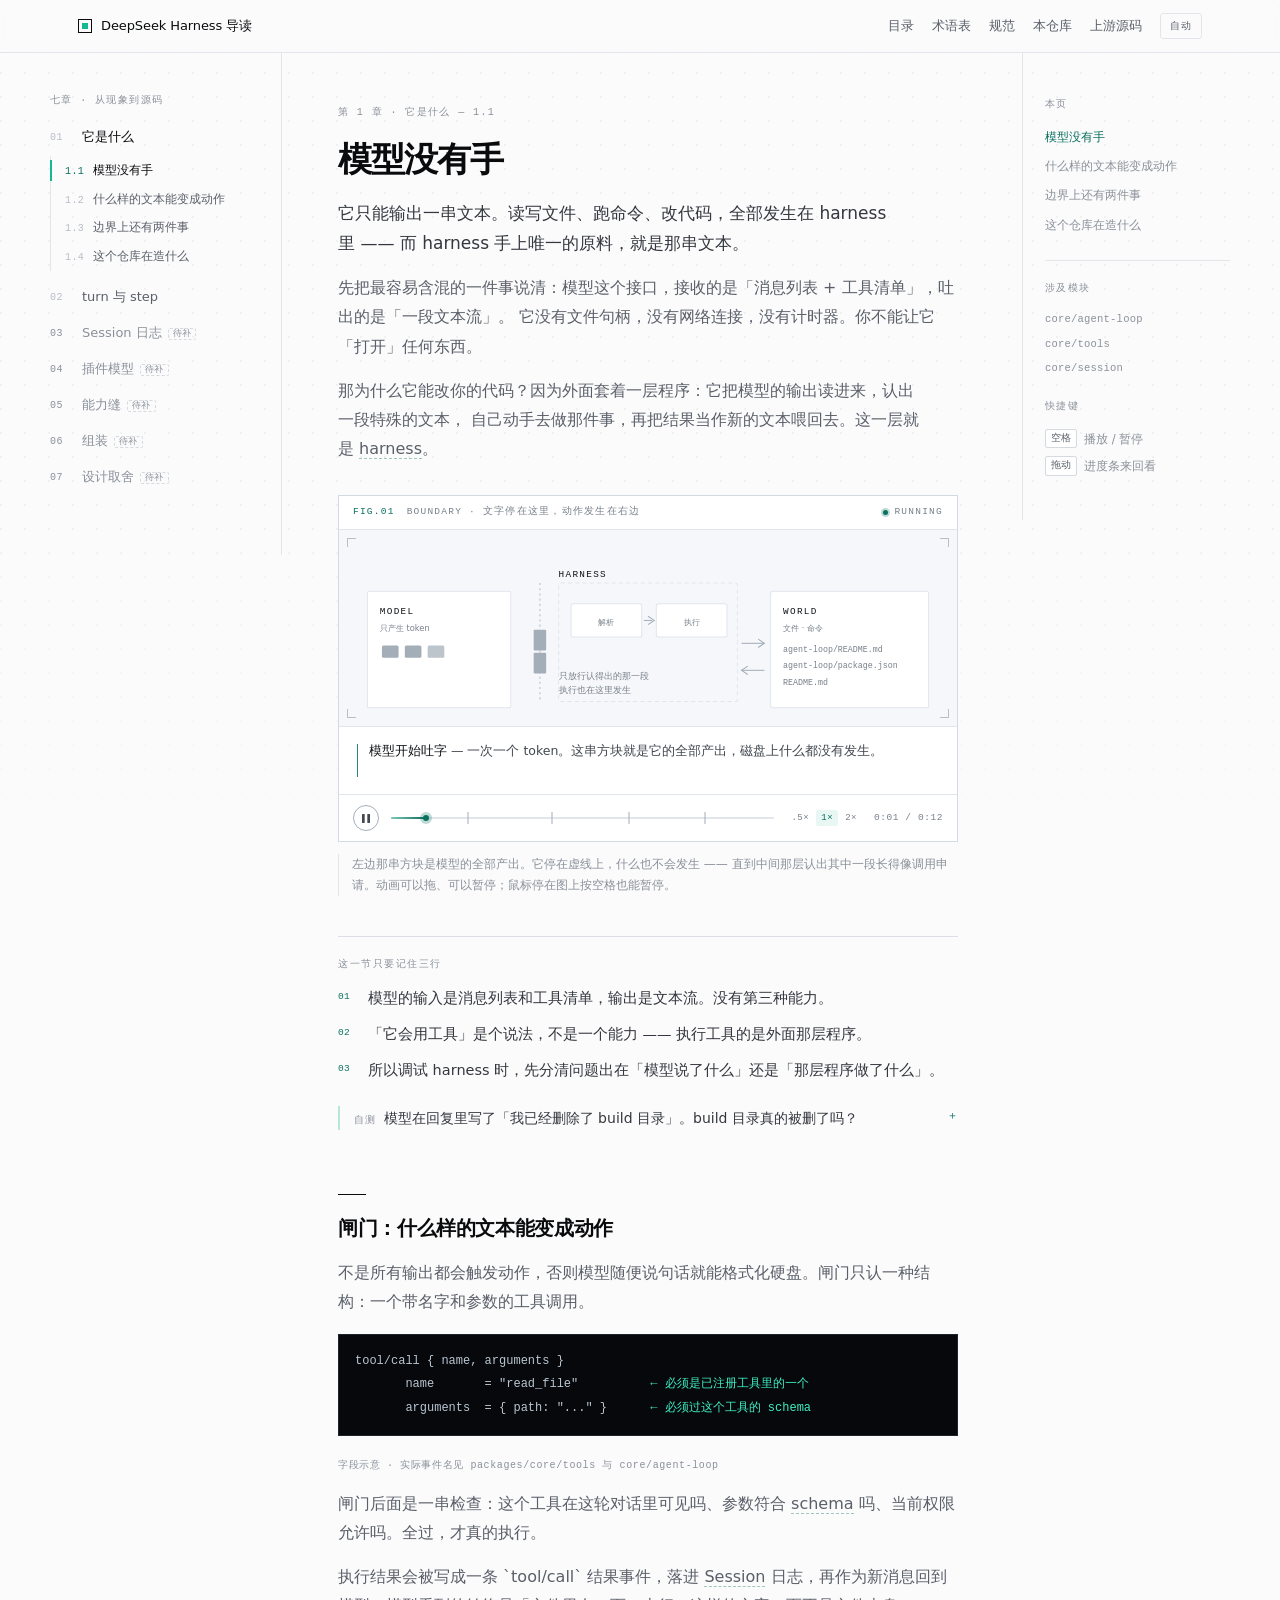
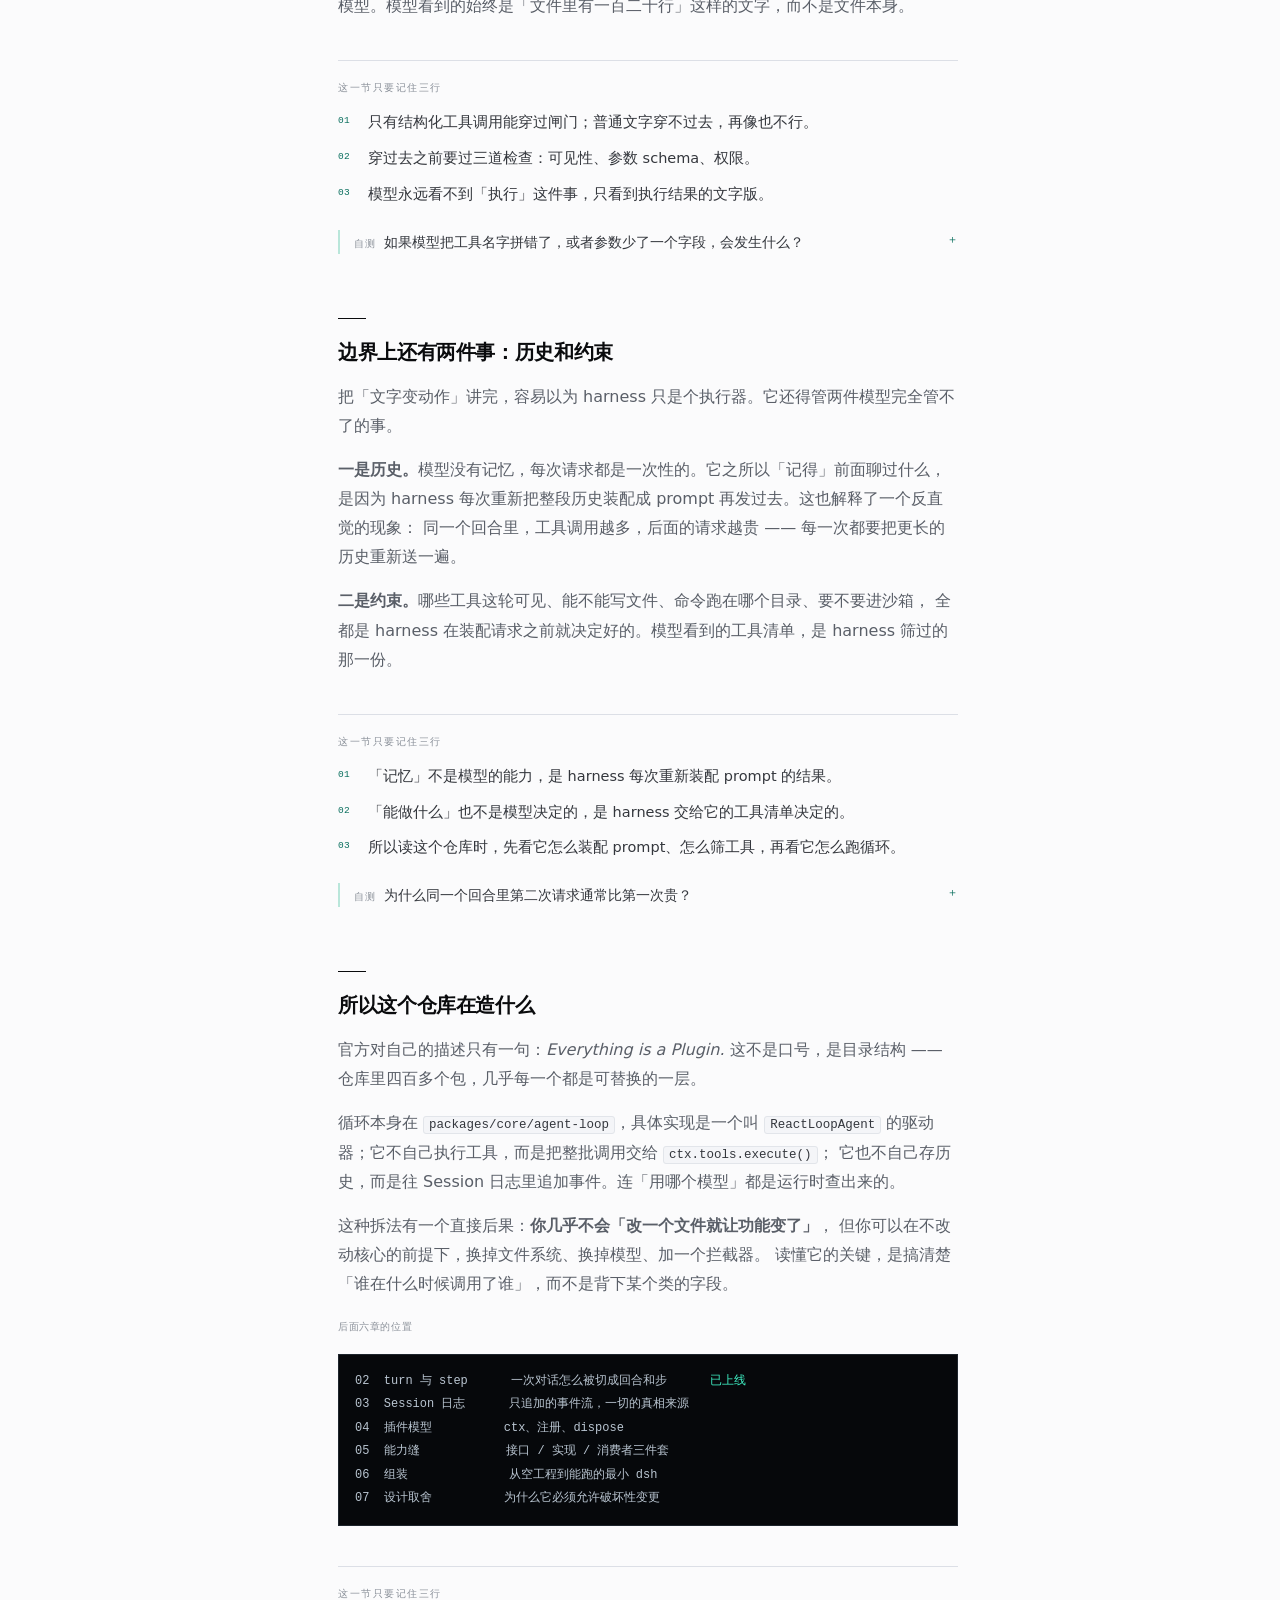
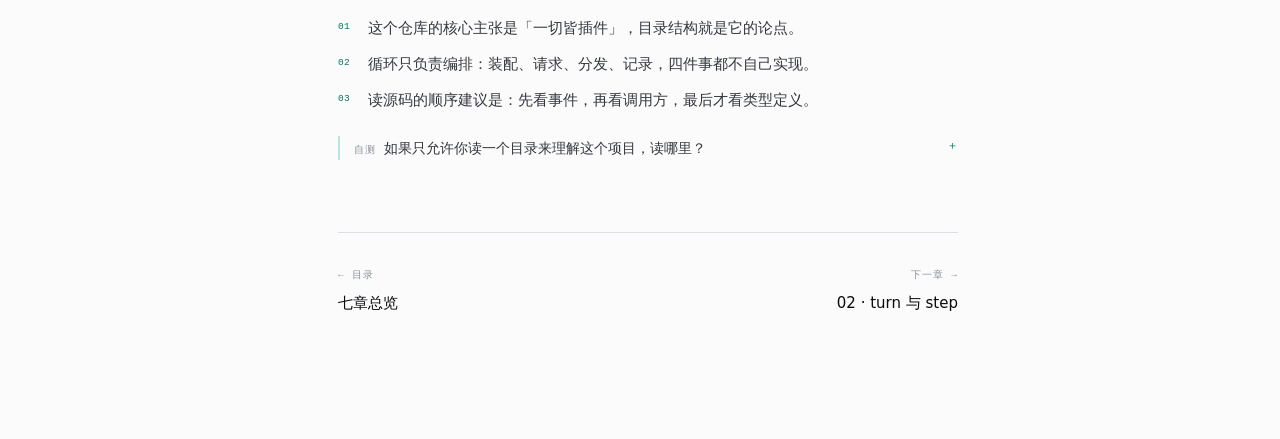
==== docs/chapter-01.html @ 171f531c "Initial public release: DeepSeek Harness guide (3 of 7 chapters)" ====
<!DOCTYPE html>
<html lang="zh-CN" data-theme="light">
  <head>
    <meta charset="utf-8" />
    <meta name="viewport" content="width=device-width, initial-scale=1" />
    <title>模型没有手 — DeepSeek Harness 导读</title>
    <meta
      name="description"
      content="模型只输出文字。读写文件、跑命令、改代码全部发生在 harness 里，而 harness 唯一的输入就是那串文字。"
    />
    <link rel="stylesheet" href="assets/site.css" />
    <script>
      (function () {
        try {
          var m = localStorage.getItem("dsh-theme") || "auto";
          var dark =
            m === "dark" ||
            (m === "auto" &&
              window.matchMedia("(prefers-color-scheme: dark)").matches);
          document.documentElement.dataset.theme = dark ? "dark" : "light";
          document.documentElement.dataset.mode = m;
        } catch (e) {}
      })();
    </script>
  </head>
  <body data-page="chapter-01.html" data-chapter="第 01 章 · 它是什么">
    <div
      class="progress"
      data-progress
      role="progressbar"
      aria-label="阅读进度"
      aria-valuemin="0"
      aria-valuemax="100"
      aria-valuenow="0"
    ></div>

    <header class="topbar">
      <div class="topbar__inner">
        <a class="brand" href="index.html">
          <span class="brand__mark" aria-hidden="true"></span>
          DeepSeek Harness 导读
        </a>
        <nav class="topnav" aria-label="站点导航">
          <a href="index.html">目录</a>
          <a class="is-optional" href="glossary.html">术语表</a>
          <a class="is-optional" href="styleguide.html">规范</a>
          <a class="is-optional" href="https://github.com/lzwanan/deepseek-harness-guide" target="_blank" rel="noreferrer noopener">本仓库</a>
          <a class="is-optional" href="https://github.com/deepseek-ai/deepseek-harness" target="_blank" rel="noreferrer noopener">上游源码</a>
          <button class="theme-toggle" type="button" data-theme-toggle>自动</button>
        </nav>
      </div>
    </header>

    <div class="layout">
      <aside class="side" aria-label="章节目录">
        <div class="side__group">
          <p class="eyebrow">七章 · 从现象到源码</p>
          <ul class="sidetree sidetree--all">
            <li class="is-open">
              <a href="#s1"><span class="n">01</span><span>它是什么</span></a>
              <ul class="sidetree__sub">
                <li class="is-current">
                  <a href="#s1"><span class="n">1.1</span><span>模型没有手</span></a>
                </li>
                <li>
                  <a href="#s2"><span class="n">1.2</span><span>什么样的文本能变成动作</span></a>
                </li>
                <li>
                  <a href="#s3"><span class="n">1.3</span><span>边界上还有两件事</span></a>
                </li>
                <li>
                  <a href="#s4"><span class="n">1.4</span><span>这个仓库在造什么</span></a>
                </li>
              </ul>
            </li>

            <li>
              <a href="chapter-02.html"><span class="n">02</span><span>turn 与 step</span></a>
            </li>

            <li>
              <a class="is-locked"
                ><span class="n">03</span
                ><span>Session 日志<span class="soon">待补</span></span></a
              >
            </li>
            <li>
              <a class="is-locked"
                ><span class="n">04</span
                ><span>插件模型<span class="soon">待补</span></span></a
              >
            </li>
            <li>
              <a class="is-locked"
                ><span class="n">05</span
                ><span>能力缝<span class="soon">待补</span></span></a
              >
            </li>
            <li>
              <a class="is-locked"
                ><span class="n">06</span
                ><span>组装<span class="soon">待补</span></span></a
              >
            </li>
            <li>
              <a class="is-locked"
                ><span class="n">07</span
                ><span>设计取舍<span class="soon">待补</span></span></a
              >
            </li>
          </ul>
        </div>
      </aside>

      <article class="doc">
        <p class="eyebrow">第 1 章 · 它是什么 — 1.1</p>
        <h1 id="s1">模型没有手</h1>
        <p class="lede">
          它只能输出一串文本。读写文件、跑命令、改代码，全部发生在 harness 里 ——
          而 harness 手上唯一的原料，就是那串文本。
        </p>

        <p>
          先把最容易含混的一件事说清：模型这个接口，接收的是「消息列表 + 工具清单」，吐出的是「一段文本流」。
          它没有文件句柄，没有网络连接，没有计时器。你不能让它「打开」任何东西。
        </p>
        <p>
          那为什么它能改你的代码？因为外面套着一层程序：它把模型的输出读进来，认出一段特殊的文本，
          自己动手去做那件事，再把结果当作新的文本喂回去。这一层就是
          <span
            class="term"
            tabindex="0"
            data-tip-key="harness"
            data-tip="套在模型外面的那一层程序。负责把模型的文字变成真实动作，并把全过程记进日志。DeepSeek Harness 就是这个角色。"
            >harness</span
          >。
        </p>

        <figure class="scope" id="fig-1" data-figure="boundary">
          <div class="scope__bar">
            <span class="scope__id">FIG.01</span>
            <span class="scope__title">BOUNDARY · 文字停在这里，动作发生在右边</span>
            <span class="scope__bar__sp"></span>
            <span class="scope__live" data-live><i></i><span>running</span></span>
          </div>
          <div class="scope__stage" data-stage></div>
          <p class="readout" data-readout></p>
          <div class="scope__ctrl">
            <button
              class="play"
              type="button"
              data-play
              data-state="paused"
              aria-pressed="false"
              aria-label="播放动画"
            >
              <svg class="icon-play" viewBox="0 0 9 10" aria-hidden="true">
                <path d="M0 0L9 5L0 10V0Z" fill="currentColor" />
              </svg>
              <svg class="icon-pause" viewBox="0 0 9 10" aria-hidden="true">
                <rect x="0" y="0" width="3" height="10" fill="currentColor" />
                <rect x="6" y="0" width="3" height="10" fill="currentColor" />
              </svg>
            </button>
            <div class="scrub">
              <div class="scrub__rail"><div class="scrub__fill" data-fill></div></div>
              <div class="scrub__segs" data-segs></div>
              <div class="scrub__knob" data-knob></div>
              <input
                type="range"
                min="0"
                max="1000"
                value="0"
                step="1"
                data-scrub
                aria-label="动画进度"
              />
            </div>
            <div class="speed" role="group" aria-label="播放速度">
              <button type="button" data-speed="0.5" aria-pressed="false">.5×</button>
              <button type="button" data-speed="1" aria-pressed="true">1×</button>
              <button type="button" data-speed="2" aria-pressed="false">2×</button>
            </div>
            <span class="time" data-time></span>
          </div>
        </figure>
        <p class="figcap">
          左边那串方块是模型的全部产出。它停在虚线上，什么也不会发生 ——
          直到中间那层认出其中一段长得像调用申请。动画可以拖、可以暂停；鼠标停在图上按空格也能暂停。
        </p>

        <section class="recap">
          <span class="recap__k">这一节只要记住三行</span>
          <ol>
            <li>模型的输入是消息列表和工具清单，输出是文本流。没有第三种能力。</li>
            <li>「它会用工具」是个说法，不是一个能力 —— 执行工具的是外面那层程序。</li>
            <li>所以调试 harness 时，先分清问题出在「模型说了什么」还是「那层程序做了什么」。</li>
          </ol>
        </section>

        <details class="check">
          <summary><em>自测</em>模型在回复里写了「我已经删除了 build 目录」。build 目录真的被删了吗？</summary>
          <p>
            不一定。<b>这句话本身只是一段文本。</b>只有当这段文本里同时带了一个结构化的工具调用、
            并且 harness 认出来、执行成功，目录才会真的消失。模型完全可以只是「说」它删了。
          </p>
        </details>

        <h2 id="s2">闸门：什么样的文本能变成动作</h2>
        <p>
          不是所有输出都会触发动作，否则模型随便说句话就能格式化硬盘。闸门只认一种结构：一个带名字和参数的工具调用。
        </p>
        <pre class="code"><code>tool/call { name, arguments }
       name       = "read_file"          <b>← 必须是已注册工具里的一个</b>
       arguments  = { path: "..." }      <b>← 必须过这个工具的 schema</b></code></pre>
        <p class="eyebrow code__cap">字段示意 · 实际事件名见 packages/core/tools 与 core/agent-loop</p>
        <p>
          闸门后面是一串检查：这个工具在这轮对话里可见吗、参数符合
          <span
            class="term"
            tabindex="0"
            data-tip-key="schema"
            data-tip="参数的结构定义。工具会声明自己接受什么字段、什么类型，harness 按它校验模型的输出；不合规的调用会被拒绝，而不是硬跑。"
            >schema</span
          >
          吗、当前权限允许吗。全过，才真的执行。
        </p>
        <p>
          执行结果会被写成一条 `tool/call` 结果事件，落进
          <span
            class="term"
            tabindex="0"
            data-tip-key="session"
            data-tip="只追加的事件日志。模型说过的每句话、每次工具调用和结果都在里面。下一轮请求的上下文就是从这条日志派生出来的。"
            >Session</span
          >
          日志，再作为新消息回到模型。模型看到的始终是「文件里有一百二十行」这样的文字，而不是文件本身。
        </p>

        <section class="recap">
          <span class="recap__k">这一节只要记住三行</span>
          <ol>
            <li>只有结构化工具调用能穿过闸门；普通文字穿不过去，再像也不行。</li>
            <li>穿过去之前要过三道检查：可见性、参数 schema、权限。</li>
            <li>模型永远看不到「执行」这件事，只看到执行结果的文字版。</li>
          </ol>
        </section>

        <details class="check">
          <summary><em>自测</em>如果模型把工具名字拼错了，或者参数少了一个字段，会发生什么？</summary>
          <p>
            <b>调用被拒绝，错误信息作为结果回到模型。</b>不会执行，也不会让循环崩掉 ——
            模型下一步通常会用正确参数再试一次。这正是「闸门」和「执行」分开的价值：
            拒绝发生在动手之前。
          </p>
        </details>

        <h2 id="s3">边界上还有两件事：历史和约束</h2>
        <p>
          把「文字变动作」讲完，容易以为 harness 只是个执行器。它还得管两件模型完全管不了的事。
        </p>
        <p>
          <strong>一是历史。</strong>模型没有记忆，每次请求都是一次性的。它之所以「记得」前面聊过什么，
          是因为 harness 每次重新把整段历史装配成 prompt 再发过去。这也解释了一个反直觉的现象：
          同一个回合里，工具调用越多，后面的请求越贵 —— 每一次都要把更长的历史重新送一遍。
        </p>
        <p>
          <strong>二是约束。</strong>哪些工具这轮可见、能不能写文件、命令跑在哪个目录、要不要进沙箱，
          全都是 harness 在装配请求之前就决定好的。模型看到的工具清单，是 harness 筛过的那一份。
        </p>

        <section class="recap">
          <span class="recap__k">这一节只要记住三行</span>
          <ol>
            <li>「记忆」不是模型的能力，是 harness 每次重新装配 prompt 的结果。</li>
            <li>「能做什么」也不是模型决定的，是 harness 交给它的工具清单决定的。</li>
            <li>所以读这个仓库时，先看它怎么装配 prompt、怎么筛工具，再看它怎么跑循环。</li>
          </ol>
        </section>

        <details class="check">
          <summary><em>自测</em>为什么同一个回合里第二次请求通常比第一次贵？</summary>
          <p>
            因为<b>每次请求都重新组装一次完整上下文</b>：第一次只有用户那一句话，第二次多了模型的回复、
            工具调用和工具结果。历史越长，输入 token 越多。
          </p>
        </details>

        <h2 id="s4">所以这个仓库在造什么</h2>
        <p>
          官方对自己的描述只有一句：<em>Everything is a Plugin.</em>
          这不是口号，是目录结构 —— 仓库里四百多个包，几乎每一个都是可替换的一层。
        </p>
        <p>
          循环本身在 <code>packages/core/agent-loop</code>，具体实现是一个叫 <code>ReactLoopAgent</code>
          的驱动器；它不自己执行工具，而是把整批调用交给 <code>ctx.tools.execute()</code>；
          它也不自己存历史，而是往 Session 日志里追加事件。连「用哪个模型」都是运行时查出来的。
        </p>
        <p>
          这种拆法有一个直接后果：<strong>你几乎不会「改一个文件就让功能变了」</strong>，
          但你可以在不改动核心的前提下，换掉文件系统、换掉模型、加一个拦截器。
          读懂它的关键，是搞清楚「谁在什么时候调用了谁」，而不是背下某个类的字段。
        </p>

        <p class="eyebrow code__cap">后面六章的位置</p>
        <pre class="code"><code>02  turn 与 step      一次对话怎么被切成回合和步      <b>已上线</b>
03  Session 日志      只追加的事件流，一切的真相来源
04  插件模型          ctx、注册、dispose
05  能力缝            接口 / 实现 / 消费者三件套
06  组装              从空工程到能跑的最小 dsh
07  设计取舍          为什么它必须允许破坏性变更</code></pre>

        <section class="recap">
          <span class="recap__k">这一节只要记住三行</span>
          <ol>
            <li>这个仓库的核心主张是「一切皆插件」，目录结构就是它的论点。</li>
            <li>循环只负责编排：装配、请求、分发、记录，四件事都不自己实现。</li>
            <li>读源码的顺序建议是：先看事件，再看调用方，最后才看类型定义。</li>
          </ol>
        </section>

        <details class="check">
          <summary><em>自测</em>如果只允许你读一个目录来理解这个项目，读哪里？</summary>
          <p>
            <code>packages/core/agent-loop</code>。它同时碰到模型、工具、会话三边，
            四个源文件就把「轮次 / 步骤 / 收件箱 / 运行时上下文」串起来了。
            读完它，其他包都是它的零件。
          </p>
        </details>

        <nav class="pager" aria-label="章节导航">
          <a class="pager__item" href="index.html">
            <span class="pager__k">← 目录</span>
            <span class="pager__t">七章总览</span>
          </a>
          <a class="pager__item pager__next" href="chapter-02.html">
            <span class="pager__k">下一章 →</span>
            <span class="pager__t">02 · turn 与 step</span>
          </a>
        </nav>
      </article>

      <aside class="toc" aria-label="本页目录">
        <p class="eyebrow">本页</p>
        <ul>
          <li><a data-n="1.1" href="#s1" class="is-active">模型没有手</a></li>
          <li><a data-n="1.2" href="#s2">什么样的文本能变成动作</a></li>
          <li><a data-n="1.3" href="#s3">边界上还有两件事</a></li>
          <li><a data-n="1.4" href="#s4">这个仓库在造什么</a></li>
        </ul>
        <hr class="toc__rule" />
        <p class="eyebrow">涉及模块</p>
        <ul class="toc__modules">
          <li>
            <a
              href="https://github.com/deepseek-ai/deepseek-harness/tree/master/packages/core/agent-loop"
              target="_blank"
              rel="noreferrer noopener"
              title="在 GitHub 打开 packages/core/agent-loop"
              >core/agent-loop</a
            >
          </li>
          <li>
            <a
              href="https://github.com/deepseek-ai/deepseek-harness/tree/master/packages/core/tools"
              target="_blank"
              rel="noreferrer noopener"
              title="在 GitHub 打开 packages/core/tools"
              >core/tools</a
            >
          </li>
          <li>
            <a
              href="https://github.com/deepseek-ai/deepseek-harness/tree/master/packages/core/session"
              target="_blank"
              rel="noreferrer noopener"
              title="在 GitHub 打开 packages/core/session"
              >core/session</a
            >
          </li>
        </ul>
        <p class="eyebrow" style="margin-top: 18px">快捷键</p>
        <ul class="toc__keys">
          <li><kbd>空格</kbd> 播放 / 暂停</li>
          <li><kbd>拖动</kbd> 进度条来回看</li>
        </ul>
      </aside>
    </div>

    <nav class="jump" data-jump aria-label="节导航">
      <a class="jump__b" data-jump-prev href="#s1">
        <span class="jump__a" aria-hidden="true">↑</span>
        <span class="jump__n" data-jump-prev-n></span>
        <span class="jump__t" data-jump-prev-t></span>
      </a>
      <a class="jump__b" data-jump-next href="#s2">
        <span class="jump__a" aria-hidden="true">↓</span>
        <span class="jump__n" data-jump-next-n></span>
        <span class="jump__t" data-jump-next-t></span>
      </a>
    </nav>

    <script src="assets/site.js" defer></script>
    <script src="assets/figures.js" defer></script>
  </body>
</html>
---- docs/assets/site.css ----
/* ==========================================================================
   DeepSeek Harness 导读 — 观测台设计语言
   --------------------------------------------------------------------------
   三条原则，也是「去 AI 味」的全部方法：
   1. 对比要极端，不要均匀 —— 10px 微标签与 58px 标题共存，中间少留档位。
   2. 细节必须是信息，不是装饰 —— 刻度、索引、状态值、坐标。AI 只会加渐变。
   3. 空间由网格组织，不由留白堆积 —— 显式网格是「被设计过」的证据。
   深色只出现在观测窗（动画面板）与代码块，形成唯一焦点。
   ========================================================================== */

:root {
  /* 面 */
  --bg: #fbfbfc;
  --bg-2: #f4f5f8;
  --raise: #ffffff;

  /* 观测窗（深色） */
  --deep: #06080b;
  --deep-2: #0c1015;
  --deep-3: #141a21;
  --deep-line: #1d242c;

  /* 墨 */
  --ink: #0a0b0d;
  --ink-2: #34373d;
  --ink-3: #5a5f68;
  --ink-4: #8a9099;
  --ink-5: #b8bdc5;

  /* 线 */
  --line: #e2e5ea;
  --line-2: #edeff3;
  --rule: #dcdfe6;
  --hair: #d5d9e0;
  --grid: rgba(10, 11, 13, 0.042);

  /* 信号色：仪器青，替代烂大街的蓝 */
  --signal: #0a6f5e;
  --signal-2: #14b892;
  --signal-bright: #3fefc4;
  --signal-soft: #e8f7f3;
  --signal-wash: #def2ec;
  --signal-line: #b9e6da;
  --glow: rgba(63, 239, 196, 0.55);

  /* 观测窗：亮色 = 图纸，暗色 = 屏幕 */
  --panel: #f6f7fa;
  --panel-card: #ffffff;
  --panel-line: #e1e6ed;
  --panel-edge: #d3dae3;
  --panel-grid: rgba(10, 11, 13, 0.04);
  --panel-ink: #101317;
  --panel-ink-2: #41474e;
  --panel-ink-3: #78808a;
  --panel-ink-4: #a3aeb9;
  --panel-axis: #b3bdc8;
  --panel-fill: #ffffff;
  --panel-glow: rgba(10, 111, 94, 0.26);

  --ease: cubic-bezier(0.16, 1, 0.3, 1);
  --ease-io: cubic-bezier(0.65, 0, 0.35, 1);

  --sans: "Inter", "Inter Tight", system-ui, -apple-system, "Segoe UI",
    "PingFang SC", "Hiragino Sans GB", "Noto Sans SC", "Microsoft YaHei",
    sans-serif;
  --mono: "JetBrains Mono", ui-monospace, SFMono-Regular, "SF Mono", Menlo,
    Consolas, monospace;

  --topbar-h: 52px;
  --measure: 660px;
  --sheet: 1180px;
}

[data-theme="dark"] {
  --bg: #0f1216;
  --bg-2: #151a1f;
  --raise: #171c22;

  --deep: #04060a;
  --deep-2: #0b0f14;
  --deep-3: #131920;
  --deep-line: #212831;

  --ink: #f2f4f6;
  --ink-2: #cfd4da;
  --ink-3: #9aa1ab;
  --ink-4: #727983;
  --ink-5: #565d66;

  --line: #2a313a;
  --line-2: #1f252c;
  --rule: #232a33;
  --hair: #303841;
  --grid: rgba(255, 255, 255, 0.045);

  --signal: #6fe3c6;
  --signal-2: #3fefc4;
  --signal-bright: #7dffdd;
  --signal-soft: #0e2320;
  --signal-wash: #102823;
  --signal-line: #1e3d37;
  --glow: rgba(63, 239, 196, 0.5);

  --panel: #05070a;
  --panel-card: #080b0f;
  --panel-line: #1d242c;
  --panel-edge: #2a323c;
  --panel-grid: rgba(255, 255, 255, 0.05);
  --panel-ink: #eaf3f1;
  --panel-ink-2: #d7e0e8;
  --panel-ink-3: #8c97a4;
  --panel-ink-4: #4d5966;
  --panel-axis: #2f3944;
  --panel-fill: #131a21;
  --panel-glow: rgba(63, 239, 196, 0.5);
}

* {
  box-sizing: border-box;
}

html {
  -webkit-text-size-adjust: 100%;
  scroll-behavior: smooth;
  scroll-padding-top: calc(var(--topbar-h) + 28px);
  /* 默认滚动条又宽又灰，在浅底页面上很扎眼。收成 4px 细轨。 */
  scrollbar-width: thin;
  scrollbar-color: var(--hair) transparent;
}

::-webkit-scrollbar {
  width: 11px;
  height: 11px;
}

::-webkit-scrollbar-track {
  background: transparent;
}

::-webkit-scrollbar-thumb {
  border: 3px solid transparent;
  border-radius: 99px;
  background: var(--hair);
  background-clip: content-box;
}

::-webkit-scrollbar-thumb:hover {
  background: var(--ink-5);
  background-clip: content-box;
}

::-webkit-scrollbar-corner {
  background: transparent;
}

body {
  margin: 0;
  background: var(--bg);
  color: var(--ink-3);
  font-family: var(--sans);
  font-size: 16px;
  line-height: 1.78;
  -webkit-font-smoothing: antialiased;
  text-rendering: optimizeLegibility;
  font-feature-settings: "cv05" 1, "ss01" 1;
}

/* 点阵底：极淡，只在首屏可见，作为「图纸」的底层 */
body::before {
  content: "";
  position: fixed;
  inset: 0;
  z-index: 0;
  pointer-events: none;
  background-image: radial-gradient(circle at 1px 1px, var(--grid) 1px, transparent 0);
  background-size: 24px 24px;
  -webkit-mask-image: linear-gradient(to bottom, #000 0, #000 520px, transparent 900px);
  mask-image: linear-gradient(to bottom, #000 0, #000 520px, transparent 900px);
}

body > * {
  position: relative;
  z-index: 1;
}

a {
  color: var(--ink);
  text-decoration: none;
  transition: color 0.2s var(--ease);
}

:focus-visible {
  outline: 2px solid var(--signal-2);
  outline-offset: 3px;
  border-radius: 2px;
}

/* ---------- 微标签：全站的标尺 ---------- */

.eyebrow i {
  font-style: normal;
  text-transform: none;
}

.eyebrow,
.mono-label {
  margin: 0;
  font-family: var(--mono);
  font-size: 10px;
  font-weight: 400;
  line-height: 1.6;
  letter-spacing: 0.14em;
  text-transform: uppercase;
  color: var(--ink-4);
  font-variant-numeric: tabular-nums;
}

/* ---------- 顶栏：仪表条 ---------- */

.topbar {
  position: sticky;
  top: 0;
  z-index: 30;
  background: color-mix(in srgb, var(--bg) 82%, transparent);
  -webkit-backdrop-filter: saturate(1.6) blur(14px);
  backdrop-filter: saturate(1.6) blur(14px);
  border-bottom: 1px solid var(--line);
}

.topbar__inner {
  max-width: var(--sheet);
  margin: 0 auto;
  padding: 0 28px;
  height: var(--topbar-h);
  display: flex;
  align-items: center;
  justify-content: space-between;
  gap: 20px;
}

.brand {
  display: flex;
  align-items: center;
  gap: 9px;
  font-size: 13px;
  font-weight: 500;
  letter-spacing: -0.008em;
  color: var(--ink);
  white-space: nowrap;
}

.brand__mark {
  position: relative;
  width: 14px;
  height: 14px;
  border: 1px solid var(--ink);
  flex: none;
}

.brand__mark::after {
  content: "";
  position: absolute;
  inset: 3px;
  background: var(--signal-2);
}

.topnav {
  display: flex;
  align-items: center;
  gap: 18px;
  font-size: 12.5px;
}

.topnav a {
  color: var(--ink-3);
  position: relative;
}

.topnav a::after {
  content: "";
  position: absolute;
  left: 0;
  right: 0;
  bottom: -2px;
  height: 1px;
  background: var(--signal-2);
  transform: scaleX(0);
  transform-origin: left;
  transition: transform 0.32s var(--ease);
}

.topnav a:hover {
  color: var(--ink);
}

.topnav a[aria-current="page"] {
  color: var(--ink);
}

.topnav a[aria-current="page"]::after {
  transform: scaleX(1);
  background: var(--ink-4);
}

.topnav a:hover::after {
  transform: scaleX(1);
}

.theme-toggle {
  display: inline-flex;
  align-items: center;
  gap: 6px;
  padding: 5px 9px;
  border: 1px solid var(--line);
  border-radius: 3px;
  background: transparent;
  font-family: var(--mono);
  font-size: 10px;
  letter-spacing: 0.1em;
  text-transform: uppercase;
  color: var(--ink-3);
  cursor: pointer;
  transition: border-color 0.2s var(--ease), color 0.2s var(--ease);
}

.theme-toggle:hover {
  border-color: var(--ink-4);
  color: var(--ink);
}

/* ---------- 首页 ---------- */

.home {
  max-width: var(--sheet);
  margin: 0 auto;
  padding: 0 28px 120px;
}

.hero {
  display: grid;
  grid-template-columns: minmax(0, 1fr) 420px;
  gap: 56px;
  align-items: center;
  padding: 76px 0 0;
}

.hero__text {
  position: relative;
}

.hero h1 {
  margin: 18px 0 0;
  font-size: clamp(31px, 3.6vw, 46px);
  line-height: 1.12;
  font-weight: 600;
  letter-spacing: -0.035em;
  color: var(--ink);
  text-wrap: balance;
}

.hero h1 em {
  font-style: normal;
  color: var(--signal);
}

.lede {
  max-width: 560px;
  margin: 20px 0 0;
  font-size: 16px;
  line-height: 1.8;
  color: var(--ink-3);
}

.hero__meta {
  display: flex;
  flex-wrap: wrap;
  align-items: center;
  gap: 0;
  margin-top: 26px;
}

.hero__meta span {
  padding: 0 12px;
  border-left: 1px solid var(--line);
  font-family: var(--mono);
  font-size: 10px;
  letter-spacing: 0.1em;
  text-transform: uppercase;
  color: var(--ink-4);
  font-variant-numeric: tabular-nums;
}

.hero__meta span:first-child {
  padding-left: 0;
  border-left: 0;
}

/* 结构示意：信息而非装饰。首屏的深色观测窗，与章节页的面板同一套语言。 */
.viz {
  position: relative;
  padding: 16px 16px 14px;
  border: 1px solid var(--panel-edge);
  background: var(--panel);
}

.viz::before,
.viz::after {
  content: "";
  position: absolute;
  width: 7px;
  height: 7px;
  border: 1px solid var(--panel-ink-4);
}

.viz::before {
  top: -1px;
  left: -1px;
  border-right: 0;
  border-bottom: 0;
}

.viz::after {
  right: -1px;
  bottom: -1px;
  border-left: 0;
  border-top: 0;
}

.viz__cap {
  display: flex;
  justify-content: space-between;
  margin-bottom: 14px;
}

.viz .eyebrow {
  color: var(--panel-ink-3);
}

.viz svg {
  display: block;
  width: 100%;
  height: auto;
  overflow: visible;
}

.viz__foot {
  display: flex;
  justify-content: space-between;
  gap: 12px;
  margin-top: 14px;
  padding-top: 12px;
  border-top: 1px solid var(--panel-line);
}

/* ---------- 章节目录：索引清单 ---------- */

.index {
  margin-top: 88px;
}

.index__head {
  display: flex;
  align-items: baseline;
  justify-content: space-between;
  gap: 16px;
  padding-bottom: 10px;
  border-bottom: 1px solid var(--ink-2);
}

.index ol {
  list-style: none;
  margin: 0;
  padding: 0;
}

.index li {
  border-bottom: 1px solid var(--rule);
}

.row {
  display: grid;
  grid-template-columns: 46px minmax(0, 1fr) 18px;
  gap: 16px;
  align-items: start;
  padding: 20px 0 20px;
  position: relative;
  transition: background 0.3s var(--ease);
}

a.row:hover {
  background: var(--bg-2);
}

/* 左侧信号条：悬停时从 0 长出 */
a.row::before {
  content: "";
  position: absolute;
  left: -14px;
  top: 22px;
  bottom: 22px;
  width: 2px;
  background: var(--signal-2);
  transform: scaleY(0);
  transform-origin: top;
  transition: transform 0.36s var(--ease);
}

a.row:hover::before {
  transform: scaleY(1);
}

.row__n {
  font-family: var(--mono);
  font-size: 24px;
  font-weight: 300;
  line-height: 1.15;
  letter-spacing: -0.03em;
  color: var(--ink-5);
  font-variant-numeric: tabular-nums;
  transition: color 0.28s var(--ease), transform 0.36s var(--ease);
}

a.row:hover .row__n {
  color: var(--signal);
  transform: translateX(3px);
}

.row__t {
  display: block;
  font-size: 17px;
  font-weight: 500;
  line-height: 1.5;
  letter-spacing: -0.012em;
  color: var(--ink);
  transition: color 0.2s var(--ease);
}

.row__d {
  display: block;
  margin-top: 4px;
  font-size: 13px;
  line-height: 1.7;
  color: var(--ink-4);
  max-width: 480px;
}

.row__tag {
  display: inline-block;
  margin-left: 8px;
  padding: 1px 5px;
  border: 1px solid var(--hair);
  border-radius: 2px;
  font-family: var(--mono);
  font-size: 9px;
  font-weight: 400;
  letter-spacing: 0.08em;
  color: var(--ink-4);
  vertical-align: 2px;
  font-variant-numeric: tabular-nums;
}

.row__go {
  padding-top: 1px;
  font-family: var(--mono);
  font-size: 13px;
  color: var(--ink-5);
  opacity: 0;
  transform: translateX(-6px);
  transition: opacity 0.3s var(--ease), transform 0.34s var(--ease),
    color 0.2s var(--ease);
}

a.row:hover .row__go {
  opacity: 1;
  transform: translateX(0);
  color: var(--signal);
}

/* 唯一可读的那一章要一直看得出可点。只靠 hover 才出现的箭头，
   等于让读者去猜哪一行是链接。 */
a.row--live .row__go,
a.row--live:hover .row__go {
  opacity: 1;
  transform: none;
}

a.row--live .row__go {
  color: var(--signal-2);
}

/* 编号是整个视觉块里第一个被扫到的东西，让它带色最省力 */
a.row--live .row__n {
  color: var(--signal);
}

.index__flag {
  display: flex;
  align-items: center;
  gap: 8px;
  margin-top: 18px;
  font-family: var(--mono);
  font-size: 10px;
  letter-spacing: 0.1em;
  text-transform: uppercase;
  color: var(--ink-5);
}

.index__flag i {
  width: 5px;
  height: 5px;
  border-radius: 50%;
  background: var(--signal-2);
  animation: pulse 2.6s var(--ease-io) infinite;
}

@keyframes pulse {
  0%,
  100% {
    opacity: 1;
    box-shadow: 0 0 0 0 var(--glow);
  }
  50% {
    opacity: 0.55;
    box-shadow: 0 0 0 4px transparent;
  }
}

/* ---------- 文档页 ---------- */

.layout {
  max-width: var(--sheet);
  margin: 0 auto;
  display: grid;
  grid-template-columns: 232px minmax(0, 1fr) 208px;
  align-items: start;
}

.side {
  position: sticky;
  top: var(--topbar-h);
  max-height: calc(100vh - var(--topbar-h));
  overflow-y: auto;
  padding: 40px 20px 60px 0;
  border-right: 1px solid var(--line);
}

.side__group + .side__group {
  margin-top: 26px;
}

.sidetree {
  list-style: none;
  margin: 10px 0 0;
  padding: 0;
}

.sidetree li {
  position: relative;
}

.sidetree a {
  display: grid;
  grid-template-columns: 28px minmax(0, 1fr);
  gap: 4px;
  padding: 7px 0 7px 0;
  font-size: 12.5px;
  line-height: 1.55;
  color: var(--ink-3);
  transition: color 0.2s var(--ease), padding-left 0.3s var(--ease);
}

.sidetree .n {
  font-family: var(--mono);
  font-size: 10px;
  letter-spacing: 0.04em;
  color: var(--ink-5);
  padding-top: 3px;
  font-variant-numeric: tabular-nums;
}

.sidetree a:hover {
  color: var(--ink);
}

.sidetree .is-current a {
  color: var(--ink);
  font-weight: 500;
}

.sidetree .is-current .n {
  color: var(--signal);
}

.sidetree .is-current::before {
  content: "";
  position: absolute;
  left: -20px;
  top: 6px;
  bottom: 6px;
  width: 2px;
  background: var(--signal-2);
}

.sidetree a.is-locked {
  color: var(--ink-4);
  pointer-events: none;
}

.sidetree a.is-locked .n {
  color: var(--ink-4);
}

.sidetree--all > li > a {
  padding: 8px 0;
  font-size: 13px;
}

.sidetree--all > li.is-open > a {
  color: var(--ink);
  font-weight: 500;
}

.sidetree__sub {
  list-style: none;
  margin: 1px 0 8px;
  padding: 0 0 0 6px;
  border-left: 1px solid var(--line);
}

.sidetree__sub a {
  grid-template-columns: 24px minmax(0, 1fr);
  padding: 5px 0 5px 8px;
  font-size: 12px;
}

.sidetree__sub .is-current::before {
  left: -7px;
  top: 4px;
  bottom: 4px;
}

/* 正文 */
.doc {
  padding: 52px 64px 120px 56px;
  max-width: 800px;
}

.doc h1 {
  margin: 16px 0 0;
  font-size: clamp(27px, 3vw, 34px);
  line-height: 1.32;
  font-weight: 600;
  letter-spacing: -0.028em;
  color: var(--ink);
  max-width: 560px;
}

.doc h2 {
  margin: 64px 0 0;
  font-size: 20px;
  line-height: 1.5;
  font-weight: 600;
  letter-spacing: -0.018em;
  color: var(--ink);
  max-width: var(--measure);
  scroll-margin-top: calc(var(--topbar-h) + 24px);
}

.doc h2::before {
  content: "";
  display: block;
  width: 28px;
  height: 1px;
  margin-bottom: 18px;
  background: var(--ink);
}

.doc > p:not([class]) {
  max-width: var(--measure);
  margin: 15px 0 0;
  font-size: 16px;
  line-height: 1.82;
  color: var(--ink-3);
  text-wrap: pretty;
}

.doc > p:not([class]) code {
  padding: 1px 5px;
  border: 1px solid var(--line);
  border-radius: 3px;
  background: var(--bg-2);
  font-family: var(--mono);
  font-size: 12.5px;
  color: var(--ink-2);
}

/* 正文里的无序列表：不用圆点，用一条短横线 —— 和全站的 hairline 语言一致 */
.doc > ul {
  max-width: var(--measure);
  margin: 16px 0 0;
  padding: 0;
  list-style: none;
}

.doc > ul > li {
  position: relative;
  padding-left: 20px;
  margin-top: 11px;
  font-size: 16px;
  line-height: 1.8;
  color: var(--ink-3);
  text-wrap: pretty;
}

.doc > ul > li::before {
  content: "";
  position: absolute;
  left: 2px;
  top: 12px;
  width: 9px;
  height: 1px;
  background: var(--ink-5);
}

.doc > ul code {
  padding: 1px 5px;
  border: 1px solid var(--line);
  border-radius: 3px;
  background: var(--bg-2);
  font-family: var(--mono);
  font-size: 12.5px;
  color: var(--ink-2);
}

.doc .lede {
  margin-top: 16px;
  font-size: 17px;
  line-height: 1.78;
  color: var(--ink-2);
}

/* ---------- 观测窗：动画面板 ---------- */
/* 亮色下是一张被测量过的图纸，不是从页面上挖出来的黑洞。
   深色只留给代码块——读者对「代码是深色」有预期，对大块黑底没有。 */

.scope {
  position: relative;
  max-width: 100%;
  margin: 32px 0 0;
  background: var(--panel);
  border: 1px solid var(--panel-edge);
  overflow: hidden;
  isolation: isolate;
}

/* 这里原来铺了一层 26px 的背景网格。它是 CSS 固定像素，而图里的刻度是
   SVG 用户单位、随容器缩放——两套网格永远对不齐，观感上就是「有东西没对上」。
   既然轴线自己带刻度，就把背景网格撤掉，只留四角取景标记。 */

.scope__bar {
  position: relative;
  display: flex;
  align-items: center;
  gap: 12px;
  padding: 0 14px;
  height: 34px;
  border-bottom: 1px solid var(--panel-line);
  background: var(--panel-card);
  font-family: var(--mono);
  font-size: 9.5px;
  letter-spacing: 0.13em;
  text-transform: uppercase;
}

.scope__id {
  color: var(--signal);
}

.scope__title {
  color: var(--panel-ink-3);
}

.scope__bar__sp {
  flex: 1;
}

.scope__live {
  display: inline-flex;
  align-items: center;
  gap: 6px;
  color: var(--panel-ink-3);
}

.scope__live i {
  width: 5px;
  height: 5px;
  border-radius: 50%;
  background: var(--signal);
  box-shadow: 0 0 0 2px var(--panel-glow);
  animation: ledPulse 2.4s var(--ease-io) infinite;
}

.scope__live.is-paused i {
  background: var(--panel-ink-4);
  box-shadow: none;
  animation: none;
}

@keyframes ledPulse {
  0%,
  100% {
    opacity: 1;
  }
  50% {
    opacity: 0.4;
  }
}

.scope__stage {
  position: relative;
  overflow: hidden;
  padding: 26px 18px 6px;
}

.scope__stage svg {
  display: block;
  width: 100%;
  height: auto;
  overflow: visible;
}

/* 四角取景标记 */
.scope__corner {
  position: absolute;
  width: 9px;
  height: 9px;
  border: 1px solid var(--panel-ink-4);
  opacity: 0.75;
  pointer-events: none;
}

.scope__corner--tl {
  top: 8px;
  left: 8px;
  border-right: 0;
  border-bottom: 0;
}
.scope__corner--tr {
  top: 8px;
  right: 8px;
  border-left: 0;
  border-bottom: 0;
}
.scope__corner--bl {
  bottom: 8px;
  left: 8px;
  border-right: 0;
  border-top: 0;
}
.scope__corner--br {
  bottom: 8px;
  right: 8px;
  border-left: 0;
  border-top: 0;
}

/* 读白 */
.readout {
  position: relative;
  min-height: 68px;
  margin: 0;
  padding: 13px 18px 15px 30px;
  border-top: 1px solid var(--panel-line);
  background: var(--panel-card);
  font-size: 12.5px;
  line-height: 1.7;
  color: var(--panel-ink-2);
}

.readout::before {
  content: "";
  position: absolute;
  left: 18px;
  top: 17px;
  bottom: 17px;
  width: 1px;
  background: var(--signal);
  opacity: 0.85;
}

.readout b {
  font-weight: 500;
  color: var(--panel-ink);
}

.readout code {
  font-family: var(--mono);
  font-size: 11.5px;
  color: var(--signal);
}

@keyframes readoutIn {
  from {
    opacity: 0;
    transform: translateY(3px);
  }
  to {
    opacity: 1;
    transform: none;
  }
}

.readout.is-swap {
  animation: readoutIn 0.34s var(--ease);
}

/* 控制条 */
.scope__ctrl {
  position: relative;
  display: flex;
  align-items: center;
  gap: 12px;
  padding: 10px 14px;
  border-top: 1px solid var(--panel-line);
  background: var(--panel-card);
}

.play {
  display: grid;
  place-items: center;
  width: 26px;
  height: 26px;
  padding: 0;
  border: 1px solid var(--panel-ink-4);
  border-radius: 50%;
  background: transparent;
  color: var(--panel-ink-2);
  cursor: pointer;
  flex: none;
  transition: border-color 0.2s var(--ease), color 0.2s var(--ease),
    background 0.2s var(--ease);
}

.play:hover {
  border-color: var(--signal);
  color: var(--signal);
  background: var(--signal-soft);
}

.play svg {
  display: block;
  width: 8px;
  height: 9px;
}

.play .icon-pause {
  display: none;
}

.play[data-state="playing"] .icon-play {
  display: none;
}

.play[data-state="playing"] .icon-pause {
  display: block;
}

.scrub {
  position: relative;
  flex: 1;
  height: 20px;
  display: flex;
  align-items: center;
  min-width: 0;
}

.scrub__rail {
  position: absolute;
  left: 0;
  right: 0;
  height: 2px;
  background: var(--panel-line);
  border-radius: 1px;
  overflow: hidden;
}

/* step 边界刻：进度条上必须能看出「step 在哪断」，
   否则点 STEP 2 时填充停在 42%，看着就像没对齐。 */
.scrub__segs {
  position: absolute;
  left: 0;
  right: 0;
  top: 50%;
  height: 12px;
  margin-top: -6px;
  pointer-events: none;
}

.scrub__segs i {
  position: absolute;
  top: 0;
  bottom: 0;
  width: 1px;
  background: var(--panel-ink-4);
  transform: translateX(-0.5px);
}

.scrub__fill {
  height: 100%;
  width: 0%;
  background: linear-gradient(90deg, #7ec8b7, var(--signal));
  transition: width 0.06s linear;
}

.scrub__knob {
  position: absolute;
  top: 50%;
  width: 6px;
  height: 6px;
  margin-left: -3px;
  border-radius: 50%;
  background: var(--signal);
  box-shadow: 0 0 0 3px var(--panel-glow);
  transform: translateY(-50%);
  pointer-events: none;
  transition: left 0.06s linear;
}

.scrub input {
  position: absolute;
  inset: -6px 0;
  width: 100%;
  margin: 0;
  opacity: 0;
  cursor: pointer;
  -webkit-appearance: none;
  appearance: none;
  background: transparent;
}

.scrub input::-webkit-slider-thumb {
  -webkit-appearance: none;
  width: 18px;
  height: 18px;
}

.speed {
  display: flex;
  align-items: center;
  gap: 2px;
  flex: none;
}

.speed button {
  padding: 3px 5px;
  border: 0;
  border-radius: 2px;
  background: transparent;
  font-family: var(--mono);
  font-size: 9px;
  letter-spacing: 0.06em;
  color: var(--panel-ink-3);
  cursor: pointer;
  transition: color 0.18s var(--ease), background 0.18s var(--ease);
}

.speed button:hover {
  color: var(--panel-ink);
}

.speed button[aria-pressed="true"] {
  color: var(--signal);
  background: var(--signal-soft);
}

.time {
  flex: none;
  font-family: var(--mono);
  font-size: 9.5px;
  letter-spacing: 0.06em;
  color: var(--panel-ink-3);
  font-variant-numeric: tabular-nums;
  white-space: nowrap;
}

/* ---------- 观测窗内的 SVG 图形 ---------- */

.d-axis {
  stroke: var(--panel-axis);
  stroke-width: 1;
}

.d-axis-lit {
  stroke: var(--signal);
  stroke-width: 1.4;
  stroke-linecap: round;
}

.d-tick {
  stroke: var(--panel-ink-4);
  stroke-width: 1;
}

.d-tick--major {
  stroke: var(--panel-ink-3);
  stroke-width: 1.2;
}

.d-cap {
  font-family: var(--mono);
  font-size: 9px;
  letter-spacing: 0.1em;
  fill: var(--panel-ink-3);
  text-transform: uppercase;
}

.d-num {
  font-family: var(--mono);
  font-size: 9px;
  fill: var(--panel-ink-4);
  font-variant-numeric: tabular-nums;
}

/* 节点 */
.d-node__ring {
  fill: none;
  stroke: var(--panel-ink-4);
  stroke-width: 1;
  transition: stroke 0.28s var(--ease);
}

.d-node__dot {
  fill: var(--panel-fill);
  stroke: var(--panel-ink-4);
  stroke-width: 1.5;
  transition: fill 0.28s var(--ease), stroke 0.28s var(--ease);
}

.d-node__t {
  font-family: var(--sans);
  font-size: 12px;
  font-weight: 500;
  fill: var(--panel-ink-2);
  transition: fill 0.28s var(--ease);
}

.d-node__e {
  font-family: var(--mono);
  font-size: 9.5px;
  letter-spacing: 0.04em;
  fill: var(--panel-ink-3);
  transition: fill 0.28s var(--ease);
}

.d-node.is-done .d-node__dot {
  fill: var(--signal-soft);
  stroke: var(--signal-line);
}

.d-node.is-done .d-node__t {
  fill: var(--panel-ink-2);
}

.d-node.is-off .d-node__t {
  fill: var(--panel-ink-3);
}

.d-node.is-off .d-node__e {
  fill: var(--panel-ink-4);
}

.d-node.is-on .d-node__dot {
  fill: var(--signal);
  stroke: var(--signal);
  filter: drop-shadow(0 0 4px var(--panel-glow));
}

.d-node.is-on .d-node__ring {
  stroke: var(--signal);
  opacity: 0.45;
}

.d-node.is-on .d-node__t {
  fill: var(--signal);
}

.d-node.is-on .d-node__e {
  fill: var(--signal);
}

/* 信号包与脉冲 */
.d-packet {
  fill: var(--signal);
  filter: drop-shadow(0 0 5px var(--panel-glow));
}

.d-pulse {
  fill: none;
  stroke: var(--signal);
  stroke-width: 1;
}

/* 时序图：角色（生命线 + 顶部名牌）
   原来只有三个英文缩写 LLM / TOOLS / SESSION 挂在左边，读者不知道那是什么，
   也不知道箭头是「谁在跟谁说话」。现在每个角色一块名牌：中文在上、英文在下。 */
.d-life {
  stroke: var(--panel-line);
  stroke-width: 1;
  stroke-dasharray: 2 4;
}

.d-act__box {
  fill: var(--panel-card);
  stroke: var(--panel-ink-4);
  stroke-width: 1;
  transition: stroke 0.3s var(--ease), fill 0.3s var(--ease);
}

.d-act__zh {
  font-family: var(--sans);
  font-size: 12px;
  font-weight: 500;
  fill: var(--panel-ink-2);
  transition: fill 0.3s var(--ease);
}

.d-act__en {
  font-family: var(--mono);
  font-size: 8px;
  letter-spacing: 0.1em;
  fill: var(--panel-ink-3);
  transition: fill 0.3s var(--ease);
}

.d-act.is-on .d-act__box {
  fill: var(--signal-soft);
  stroke: var(--signal);
}

.d-act.is-on .d-act__zh,
.d-act.is-on .d-act__en {
  fill: var(--signal);
}

/* 时序图：消息 */
.d-msg__path {
  fill: none;
  stroke: var(--panel-ink-4);
  stroke-width: 1.4;
  transition: stroke 0.3s var(--ease);
}

.d-msg__arrow {
  fill: var(--panel-ink-4);
  transition: fill 0.3s var(--ease);
}

.d-msg__t {
  font-size: 9px;
  letter-spacing: 0.03em;
  transition: fill 0.3s var(--ease);
}

/* 一条消息的标签拆三段：序号 / 代码 / 中文说明。
   只写 read_file 对小白等于没说，只写中文又对不上源码。 */
.d-msg__n {
  font-family: var(--mono);
  font-size: 10px;
  fill: var(--signal);
}

.d-msg__code {
  font-family: var(--mono);
  font-size: 10px;
  fill: var(--panel-ink-2);
  transition: fill 0.3s var(--ease);
}

.d-msg__zh {
  font-family: var(--sans);
  font-size: 10px;
  fill: var(--panel-ink-3);
  transition: fill 0.3s var(--ease);
}

.d-msg.is-on .d-msg__path {
  stroke: var(--signal);
}

.d-msg.is-on .d-msg__arrow {
  fill: var(--signal);
}

.d-msg.is-on .d-msg__code {
  fill: var(--signal);
}

.d-msg.is-off .d-msg__code {
  fill: var(--panel-ink-4);
}

.d-msg.is-past .d-msg__path {
  stroke: var(--signal-line);
}

.d-msg.is-past .d-msg__arrow {
  fill: var(--signal-line);
}

/* 时间游标 */
.d-cursor__line {
  stroke: var(--signal);
  stroke-width: 1;
  opacity: 0.5;
}

.d-cursor__dot {
  fill: var(--signal);
}

/* step 分组括号（左侧竖线 + 左对齐标签） */
.d-stepb {
  fill: none;
  stroke: var(--panel-ink-4);
  stroke-width: 1;
  transition: stroke 0.3s var(--ease);
}

.d-stepb.is-done {
  stroke: var(--signal-line);
}

.d-steplabel {
  font-family: var(--mono);
  font-size: 9px;
  letter-spacing: 0.1em;
  fill: var(--panel-ink-4);
  text-anchor: start;
  text-transform: uppercase;
  transition: fill 0.3s var(--ease);
}

.d-steplabel.is-done {
  fill: var(--signal);
}

/* 图注 */
.figcap {
  max-width: var(--measure);
  margin: 12px 0 0;
  padding-left: 13px;
  border-left: 1px solid var(--line);
  font-size: 12px;
  line-height: 1.75;
  color: var(--ink-4);
}

/* ---------- 代码块 ---------- */

.code {
  position: relative;
  max-width: var(--measure);
  margin: 18px 0 0;
  padding: 15px 16px;
  border: 1px solid var(--deep-line);
  background: var(--deep);
  font-family: var(--mono);
  font-size: 12px;
  line-height: 1.95;
  color: #b9c5d1;
  overflow-x: auto;
  white-space: pre;
  tab-size: 2;
}

.code__cap {
  margin: 22px 0 0;
  /* 包路径要能照着搜，不能被 uppercase 改成全大写 */
  text-transform: none;
  letter-spacing: 0.06em;
}

.code b {
  color: var(--signal-bright);
  font-weight: 400;
}

/* ---------- 右侧目录 ---------- */

.toc {
  position: sticky;
  top: var(--topbar-h);
  padding: 44px 0 40px 22px;
  border-left: 1px solid var(--line);
  max-height: calc(100vh - var(--topbar-h));
  overflow-y: auto;
}

.toc ul {
  list-style: none;
  margin: 10px 0 0;
  padding: 0;
}

.toc li {
  padding: 5px 0;
}

.toc a {
  display: block;
  font-size: 12px;
  line-height: 1.6;
  color: var(--ink-4);
  transition: color 0.2s var(--ease);
}

.toc a:hover {
  color: var(--ink);
}

.toc a.is-active {
  color: var(--signal);
  font-weight: 500;
}

.toc__rule {
  margin: 20px 0;
  border: 0;
  border-top: 1px solid var(--line);
}

.toc__modules li {
  padding: 4px 0;
}

.toc__modules a {
  font-family: var(--mono);
  font-size: 10.5px;
  letter-spacing: 0.02em;
  color: var(--ink-4);
}

.toc__modules a:hover {
  color: var(--signal);
}

/* ---------- 入场 ---------- */

@keyframes rise {
  from {
    opacity: 0;
    transform: translateY(14px);
  }
  to {
    opacity: 1;
    transform: none;
  }
}

.hero__text > * {
  animation: rise 0.85s var(--ease) both;
}
.hero__text > *:nth-child(1) {
  animation-delay: 0.04s;
}
.hero__text > *:nth-child(2) {
  animation-delay: 0.1s;
}
.hero__text > *:nth-child(3) {
  animation-delay: 0.18s;
}
.hero__text > *:nth-child(4) {
  animation-delay: 0.26s;
}

.viz {
  animation: rise 0.95s var(--ease) both 0.22s;
}

/* 结构图里的信号点：文字 → 动作的往返 */
.viz__dot--a {
  animation: vizFlowA 3.4s var(--ease-io) infinite;
}

.viz__dot--b {
  animation: vizFlowB 3.4s var(--ease-io) infinite 1.7s;
}

@keyframes vizFlowA {
  0% {
    transform: translateY(0);
    opacity: 0;
  }
  14% {
    opacity: 1;
  }
  82% {
    opacity: 1;
  }
  100% {
    transform: translateY(32px);
    opacity: 0;
  }
}

@keyframes vizFlowB {
  0% {
    transform: translateY(0);
    opacity: 0;
  }
  14% {
    opacity: 1;
  }
  82% {
    opacity: 1;
  }
  100% {
    transform: translateY(28px);
    opacity: 0;
  }
}

[data-reveal] {
  opacity: 0;
  transform: translateY(10px);
  transition: opacity 0.75s var(--ease), transform 0.75s var(--ease);
}

[data-reveal].is-in {
  opacity: 1;
  transform: none;
}

/* ---------- 小节收束：三行小结 + 自测 ---------- */
/* 学习站的留存不靠「读完了」，靠「能复述 + 能自答」。
   所以每节末尾固定两件东西，位置固定、样式固定，读者会形成预期。 */

.recap {
  max-width: var(--measure);
  margin: 40px 0 0;
  padding: 20px 0 0;
  border-top: 1px solid var(--rule);
}

.recap__k {
  display: block;
  margin-bottom: 12px;
  font-family: var(--mono);
  font-size: 9.5px;
  letter-spacing: 0.16em;
  text-transform: uppercase;
  color: var(--ink-4);
}

.recap ol {
  margin: 0;
  padding: 0;
  list-style: none;
  counter-reset: r;
}

.recap li {
  position: relative;
  padding-left: 30px;
  margin-top: 10px;
  font-size: 14.5px;
  line-height: 1.78;
  color: var(--ink-2);
  counter-increment: r;
}

.recap li:first-child {
  margin-top: 0;
}

.recap li::before {
  content: counter(r, decimal-leading-zero);
  position: absolute;
  left: 0;
  top: 3px;
  font-family: var(--mono);
  font-size: 9.5px;
  letter-spacing: 0.04em;
  color: var(--signal);
  font-variant-numeric: tabular-nums;
}

.recap code,
.check code {
  padding: 1px 4px;
  border: 1px solid var(--line);
  border-radius: 3px;
  background: var(--bg-2);
  font-family: var(--mono);
  font-size: 12px;
  color: var(--ink-2);
  white-space: nowrap;
}

/* 右栏快捷键提示 */
.toc__keys {
  list-style: none;
  margin: 8px 0 0;
  padding: 0;
}

.toc__keys li {
  display: flex;
  align-items: center;
  gap: 7px;
  padding: 4px 0;
  font-size: 11.5px;
  line-height: 1.6;
  color: var(--ink-4);
}

.toc__keys kbd {
  flex: none;
  padding: 1px 5px;
  border: 1px solid var(--hair);
  border-radius: 2px;
  font-family: var(--mono);
  font-size: 9.5px;
  color: var(--ink-3);
  background: var(--raise);
}

.check {
  max-width: var(--measure);
  margin: 22px 0 0;
  padding: 0 0 0 14px;
  border-left: 2px solid var(--signal-line);
}

.check > summary {
  position: relative;
  padding-right: 22px;
  font-size: 14px;
  line-height: 1.72;
  color: var(--ink-2);
  cursor: pointer;
  list-style: none;
  transition: color 0.2s var(--ease);
}

.check > summary::-webkit-details-marker {
  display: none;
}

.check > summary::after {
  content: "＋";
  position: absolute;
  right: 0;
  top: 1px;
  font-family: var(--mono);
  font-size: 11px;
  color: var(--signal);
}

.check[open] > summary::after {
  content: "－";
}

.check > summary:hover {
  color: var(--signal);
}

.check > summary em {
  font-style: normal;
  font-family: var(--mono);
  font-size: 9.5px;
  letter-spacing: 0.14em;
  text-transform: uppercase;
  color: var(--ink-4);
  margin-right: 7px;
}

.check p {
  margin: 10px 0 0;
  font-size: 14px;
  line-height: 1.78;
  color: var(--ink-3);
}

.check p b {
  font-weight: 500;
  color: var(--ink);
}

/* 悬浮节导航：钉在视口右侧、版心之外。
   每节末尾那一对大方框已经删掉 —— 右侧目录本来就常驻，再给一遍等于把
   同一件事说两次。悬停才展开小节名，默认只占 32px。 */
.jump {
  position: fixed;
  right: 20px;
  top: 50%;
  transform: translateY(-50%);
  z-index: 26;
  display: flex;
  flex-direction: column;
  gap: 6px;
}

.jump__b {
  position: relative;
  display: flex;
  align-items: center;
  justify-content: center;
  gap: 3px;
  width: 46px;
  height: 30px;
  border: 1px solid var(--line);
  border-radius: 2px;
  background: color-mix(in srgb, var(--bg) 84%, transparent);
  -webkit-backdrop-filter: blur(10px);
  backdrop-filter: blur(10px);
  font-family: var(--mono);
  font-size: 12px;
  color: var(--ink-3);
  transition: color 0.2s var(--ease), border-color 0.2s var(--ease),
    background 0.2s var(--ease);
}

/* 常驻面只放「方向 + 节号」。只给两个光箭头，读者会以为是页面滚动条。 */
.jump__a {
  font-size: 10px;
  opacity: 0.7;
}

.jump__n {
  font-size: 9.5px;
  letter-spacing: 0.02em;
  font-variant-numeric: tabular-nums;
}

.jump__b:hover,
.jump__b:focus-visible {
  border-color: var(--signal-line);
  background: var(--signal-soft);
  color: var(--signal);
}

.jump__b.is-off {
  opacity: 0.3;
  pointer-events: none;
}

.jump__t {
  position: absolute;
  right: calc(100% + 8px);
  top: 50%;
  max-width: 210px;
  padding: 5px 9px;
  border: 1px solid var(--line);
  border-radius: 2px;
  background: var(--raise);
  font-family: var(--sans);
  font-size: 11.5px;
  line-height: 1.4;
  color: var(--ink-2);
  white-space: nowrap;
  overflow: hidden;
  text-overflow: ellipsis;
  opacity: 0;
  transform: translate(4px, -50%);
  pointer-events: none;
  transition: opacity 0.18s var(--ease), transform 0.22s var(--ease);
}

.jump__b:hover .jump__t,
.jump__b:focus-visible .jump__t {
  opacity: 1;
  transform: translate(0, -50%);
}

/* 版心 1180 居中，两侧留白 = (视口 - 1180) / 2。
   悬浮条占右侧 20 + 46 = 66px，要留 12px 间隙不与目录重叠，需 (W-1180)/2 >= 78，即 W >= 1336。
   窄了会压住右侧目录 —— 那种情况下宁可不要它，目录本身就能跳。 */
@media (max-width: 1339px) {
  .jump {
    display: none;
  }
}

/* 规范页里的静态样本：不 fixed，只演示形状 */
.sg-jump {
  display: flex;
  align-items: center;
  gap: 6px 10px;
}

.sg-jump__l {
  font-family: var(--mono);
  font-size: 9px;
  letter-spacing: 0.04em;
  color: var(--ink-4);
}

/* ---------- 首页：接着读 ---------- */

.resume {
  display: flex;
  align-items: center;
  gap: 14px;
  margin-top: 26px;
  padding: 13px 16px;
  border: 1px solid var(--signal-line);
  border-radius: 2px;
  background: var(--signal-soft);
}

.resume__dot {
  flex: none;
  width: 6px;
  height: 6px;
  border-radius: 50%;
  background: var(--signal-2);
  box-shadow: 0 0 0 3px color-mix(in srgb, var(--signal-2) 18%, transparent);
}

.resume__t {
  flex: 1;
  min-width: 0;
  font-size: 13.5px;
  line-height: 1.6;
  color: var(--ink-2);
}

.resume__t b {
  font-weight: 500;
  color: var(--ink);
}

.resume__a {
  flex: none;
  font-family: var(--mono);
  font-size: 10.5px;
  letter-spacing: 0.1em;
  text-transform: uppercase;
  color: var(--signal);
}

.resume[hidden] {
  display: none;
}

/* ---------- 待补标记：必须贴着标题，不能只在页脚说一句 ---------- */

.row__t .soon {
  margin-left: 8px;
}

/* ---------- 术语表 ---------- */

.glo {
  max-width: 1080px;
  margin: 0 auto;
  padding: 56px 24px 120px;
}

.glo__head {
  max-width: 660px;
}

.glo__head h1 {
  margin: 14px 0 0;
  font-size: clamp(27px, 3vw, 34px);
  line-height: 1.32;
  font-weight: 600;
  letter-spacing: -0.028em;
  color: var(--ink);
}

.glo__head p {
  margin: 14px 0 0;
  font-size: 15.5px;
  line-height: 1.8;
  color: var(--ink-3);
}

.glo__search {
  display: flex;
  align-items: center;
  gap: 10px;
  max-width: 420px;
  margin-top: 28px;
  padding: 0 12px;
  height: 40px;
  border: 1px solid var(--rule);
  border-radius: 2px;
  background: var(--raise);
}

.glo__search:focus-within {
  border-color: var(--signal);
}

.glo__search input {
  flex: 1;
  min-width: 0;
  border: 0;
  background: transparent;
  font-family: inherit;
  font-size: 14px;
  color: var(--ink);
  outline: none;
}

.glo__search input::placeholder {
  color: var(--ink-5);
}

.glo__search kbd {
  flex: none;
  padding: 1px 5px;
  border: 1px solid var(--hair);
  border-radius: 2px;
  font-family: var(--mono);
  font-size: 9.5px;
  color: var(--ink-4);
}

.glo__group {
  margin-top: 52px;
}

.glo__gh {
  display: flex;
  align-items: baseline;
  justify-content: space-between;
  gap: 16px;
  padding-bottom: 10px;
  border-bottom: 1px solid var(--ink-2);
}

.glo__gl {
  font-family: var(--mono);
  font-size: 9.5px;
  letter-spacing: 0.16em;
  text-transform: uppercase;
  color: var(--ink-4);
}

.glo__list {
  list-style: none;
  margin: 0;
  padding: 0;
}

.glo__item {
  display: grid;
  grid-template-columns: 200px minmax(0, 1fr) 130px;
  gap: 24px;
  padding: 18px 0;
  border-bottom: 1px solid var(--rule);
  scroll-margin-top: calc(var(--topbar-h) + 20px);
}

/* [hidden] 的浏览器默认规则只有 display:none，任何 display 声明都会盖掉它。
   术语条目是 grid，所以必须显式再写一遍 —— 不然搜索时会出「计数写着 1 条匹配、
   列表照旧全列」的情况，两种说法自相矛盾，读者只会认为搜索坏了。 */
.glo__item[hidden],
.glo__group[hidden],
.glo__empty[hidden] {
  display: none;
}

.glo__item:target {
  background: var(--signal-soft);
}

.glo__term {
  font-family: var(--mono);
  font-size: 13px;
  line-height: 1.6;
  color: var(--signal);
  word-break: break-word;
}

.glo__desc {
  font-size: 14px;
  line-height: 1.78;
  color: var(--ink-3);
}

.glo__desc b {
  font-weight: 500;
  color: var(--ink);
}

.glo__desc code {
  padding: 1px 4px;
  border: 1px solid var(--line);
  border-radius: 3px;
  background: var(--bg-2);
  font-family: var(--mono);
  font-size: 12px;
  color: var(--ink-2);
}

.glo__src {
  font-family: var(--mono);
  font-size: 10px;
  line-height: 1.7;
  letter-spacing: 0.04em;
  color: var(--ink-4);
  text-align: right;
}

.glo__src a {
  color: var(--ink-4);
  border-bottom: 1px solid var(--hair);
}

.glo__src a:hover {
  color: var(--signal);
  border-color: var(--signal);
}

.glo__empty {
  padding: 40px 0;
  font-size: 14px;
  color: var(--ink-4);
}

/* 正文里的引用回跳：从术语表点进某节 */
.glo__back {
  display: inline-block;
  margin-top: 32px;
  font-family: var(--mono);
  font-size: 10.5px;
  letter-spacing: 0.1em;
  text-transform: uppercase;
  color: var(--signal);
}

@media (max-width: 860px) {
  .glo__item {
    grid-template-columns: minmax(0, 1fr);
    gap: 6px;
  }
  .glo__src {
    text-align: left;
  }
}

/* ---------- 响应式 ---------- */

@media (max-width: 1080px) {
  .hero {
    grid-template-columns: minmax(0, 1fr);
    gap: 40px;
    padding-top: 56px;
  }
  .viz {
    max-width: 420px;
  }
  .layout {
    grid-template-columns: 208px minmax(0, 1fr);
  }
  .toc {
    display: none;
  }
  .doc {
    padding: 44px 34px 96px 32px;
  }
}

@media (max-width: 860px) {
  .home {
    padding: 0 20px 88px;
  }
  .topbar__inner {
    padding: 0 18px;
    gap: 12px;
  }
  .brand {
    min-width: 0;
    overflow: hidden;
    text-overflow: ellipsis;
  }
  .index {
    margin-top: 60px;
  }
  .row {
    grid-template-columns: 34px minmax(0, 1fr) 18px;
    padding: 18px 0;
  }
  .index__head {
    grid-template-columns: 34px minmax(0, 1fr) 18px;
  }
  .layout {
    grid-template-columns: minmax(0, 1fr);
  }
  .side {
    position: static;
    max-height: none;
    padding: 14px 20px;
    border-right: 0;
    border-bottom: 1px solid var(--line);
  }
  /* 移动端：七章压成一条可横向滑动的章节条，别把正文挤到屏幕外 */
  .side__group > .eyebrow {
    display: none;
  }
  /* 横向章节条：隐藏滚动条，用右缘渐隐提示「还能往右滑」。
     浏览器默认的横滚条会横贯整行、压住文字，比没有提示更难看。 */
  .sidetree--all {
    display: flex;
    gap: 8px;
    overflow-x: auto;
    padding-bottom: 2px;
    scrollbar-width: none;
    -ms-overflow-style: none;
    -webkit-mask-image: linear-gradient(
      to right,
      #000 0,
      #000 calc(100% - 24px),
      transparent 100%
    );
    mask-image: linear-gradient(
      to right,
      #000 0,
      #000 calc(100% - 24px),
      transparent 100%
    );
  }
  .sidetree--all::-webkit-scrollbar {
    display: none;
  }
  .sidetree--all > li {
    flex: none;
  }
  .sidetree--all > li > a {
    display: flex;
    align-items: center;
    gap: 6px;
    padding: 6px 10px;
    border: 1px solid var(--hair);
    border-radius: 3px;
    font-size: 12px;
    white-space: nowrap;
  }
  /* 章 = 描边（你在哪一章）；小节 = 填充（你正在读哪一节）。
     两者都用填充时，读者分不清哪个是「当前」。 */
  .sidetree--all > li.is-open > a {
    border-color: var(--signal);
    background: transparent;
    color: var(--signal);
    font-weight: 500;
  }
  /* 右栏在小屏被隐藏了，小节导航不能跟着消失。
     用 display:contents 把「章 + 它的小节」摊平进同一条横滑带，
     否则小节会被塞进章块里，把整行撑宽、把后面的章挤出屏幕。 */
  .sidetree--all > li.is-open,
  .sidetree__sub {
    display: contents;
  }
  .sidetree__sub li {
    flex: none;
  }
  .sidetree__sub a {
    display: flex;
    gap: 5px;
    padding: 5px 9px;
    border: 1px dashed var(--hair);
    border-radius: 3px;
    font-size: 11.5px;
    white-space: nowrap;
    color: var(--ink-4);
  }
  .sidetree__sub .n {
    padding-top: 1px;
    font-size: 9px;
  }
  .sidetree__sub .is-current a {
    border-style: solid;
    border-color: var(--signal-line);
    background: var(--signal-soft);
    color: var(--ink);
  }
  .sidetree .is-current::before {
    display: none;
  }
  .doc {
    padding: 32px 20px 72px;
  }
  .scope__stage {
    padding: 18px 10px 4px;
  }
}

@media (max-width: 600px) {
  .topnav .is-optional {
    display: none;
  }
  .hero h1 {
    font-size: 30px;
  }
  .scope__stage {
    padding: 14px 4px 2px;
  }
  .scope__bar {
    padding: 0 10px;
  }
  .scope__title {
    display: none;
  }
  .readout {
    min-height: 0;
    padding: 11px 12px 13px 24px;
    font-size: 12px;
  }
  .readout::before {
    left: 12px;
  }
  .scope__ctrl {
    padding: 9px 10px;
    gap: 9px;
  }
  .speed {
    display: none;
  }
  .time {
    font-size: 9px;
  }

  /* SVG 在窄屏被等比缩到 0.72，12px 的字落到 8.6px 就读不动了。
     按用户单位放大，补偿缩放；腾不下的坐标标记直接去掉。 */
  .d-node__t {
    font-size: 15px;
  }
  .d-node__e {
    font-size: 11px;
  }
  .d-cap {
    display: none;
  }
  .d-msg__n,
  .d-msg__code {
    font-size: 13px;
  }
  .d-msg__zh {
    font-size: 12.5px;
  }
  .d-act__zh {
    font-size: 15px;
  }
  .d-act__en {
    font-size: 10px;
  }
  .d-steplabel {
    font-size: 11.5px;
  }
}

/* ---------- 阅读进度 ---------- */

.progress {
  position: fixed;
  top: 0;
  left: 0;
  z-index: 40;
  height: 2px;
  width: 0;
  background: linear-gradient(90deg, #7ec8b7, var(--signal));
  transition: width 0.12s linear;
}

/* ---------- 术语提示 ---------- */

.term {
  color: inherit;
  border-bottom: 1px dashed var(--signal-line);
  border-bottom-color: color-mix(in srgb, var(--signal) 38%, transparent);
  cursor: help;
  transition: color 0.18s var(--ease), border-color 0.18s var(--ease);
}

.term:hover,
.term:focus-visible {
  color: var(--signal);
  border-bottom-color: var(--signal);
  outline: none;
}

.tip {
  position: fixed;
  z-index: 60;
  max-width: 288px;
  padding: 10px 12px 11px;
  border: 1px solid var(--panel-edge);
  border-radius: 3px;
  background: var(--raise);
  box-shadow: 0 10px 30px -14px rgba(10, 11, 13, 0.32);
  font-size: 12px;
  line-height: 1.68;
  color: var(--ink-3);
  opacity: 0;
  transform: translateY(4px);
  transition: opacity 0.16s var(--ease), transform 0.16s var(--ease);
  pointer-events: none;
}

.tip.is-on {
  opacity: 1;
  transform: none;
}

.tip__k {
  display: block;
  margin-bottom: 3px;
  font-family: var(--mono);
  font-size: 9.5px;
  letter-spacing: 0.1em;
  text-transform: uppercase;
  color: var(--signal);
}

.tip__d {
  display: block;
}

/* ---------- 侧栏：待补标记 ---------- */

.soon {
  margin-left: 6px;
  padding: 0 4px;
  /* 虚线而不是实线：虚线在工程语言里就是「未完成」。
     实线的计数标签是数据，虚线的状态标签是占位，一眼能分开。 */
  border: 1px dashed var(--hair);
  border-radius: 2px;
  font-family: var(--mono);
  font-size: 9px;
  letter-spacing: 0.04em;
  color: var(--ink-4);
  vertical-align: 1px;
}

/* ---------- 上下篇 ---------- */

.pager {
  display: grid;
  grid-template-columns: 1fr 1fr;
  gap: 20px;
  max-width: var(--measure);
  margin-top: 72px;
  padding-top: 22px;
  border-top: 1px solid var(--rule);
}

.pager__item {
  display: block;
  padding: 4px 0;
}

.pager__k {
  font-family: var(--mono);
  font-size: 9.5px;
  letter-spacing: 0.12em;
  text-transform: uppercase;
  color: var(--ink-4);
}

.pager__t {
  display: block;
  margin-top: 5px;
  font-size: 15px;
  line-height: 1.5;
  color: var(--ink);
  transition: color 0.2s var(--ease);
}

.pager__item:hover .pager__t {
  color: var(--signal);
}

.pager__next {
  text-align: right;
}

.pager__item.is-off {
  opacity: 0.4;
  cursor: default;
}

.pager__item.is-off:hover .pager__t {
  color: var(--ink);
}

@media (max-width: 600px) {
  .pager {
    grid-template-columns: minmax(0, 1fr);
    gap: 14px;
  }
  .pager__next {
    text-align: left;
  }
}

/* ==========================================================================
   设计规范页 / styleguide.html
   --------------------------------------------------------------------------
   这一页必须自己守规矩：左对齐、细线分隔、不堆卡片、不用装饰性渐变。
   色值不手抄 —— 由页面脚本从 computedStyle 读出，切主题即变。规范一旦手抄，
   就会和实现漂移；漂移的规范比没有规范更糟。
   ========================================================================== */

.sg {
  max-width: var(--sheet);
  margin: 0 auto;
  padding: 0 28px 120px;
}

.sg__head {
  padding: 66px 0 40px;
  border-bottom: 1px solid var(--ink-2);
}

.sg__head h1 {
  margin: 16px 0 0;
  max-width: 760px;
  font-size: clamp(28px, 3.4vw, 42px);
  line-height: 1.14;
  font-weight: 600;
  letter-spacing: -0.032em;
  color: var(--ink);
  text-wrap: balance;
}

.sg__head h1 em {
  font-style: normal;
  color: var(--signal);
  white-space: nowrap;
}

.sg__head .lede {
  max-width: 580px;
  margin-top: 18px;
}

.sg__meta {
  display: flex;
  flex-wrap: wrap;
  margin-top: 24px;
}

.sg__meta span {
  padding: 0 12px;
  border-left: 1px solid var(--line);
  font-family: var(--mono);
  font-size: 10px;
  letter-spacing: 0.1em;
  text-transform: uppercase;
  color: var(--ink-4);
  font-variant-numeric: tabular-nums;
}

.sg__meta span:first-child {
  padding-left: 0;
  border-left: 0;
}

.sg__body {
  display: grid;
  grid-template-columns: 164px minmax(0, 1fr);
  gap: 0 64px;
  align-items: start;
}

/* ---------- 左栏：节索引 ---------- */

.sg-nav {
  position: sticky;
  top: calc(var(--topbar-h) + 30px);
  padding: 48px 0 40px;
}

.sg-nav ol {
  list-style: none;
  margin: 0;
  padding: 0;
}

.sg-nav li + li {
  margin-top: 1px;
}

.sg-nav a {
  position: relative;
  display: grid;
  grid-template-columns: 24px minmax(0, 1fr);
  gap: 3px;
  padding: 5px 0;
  font-size: 12px;
  line-height: 1.5;
  color: var(--ink-4);
  transition: color 0.2s var(--ease);
}

.sg-nav a b {
  padding-top: 2px;
  font-family: var(--mono);
  font-size: 9.5px;
  font-weight: 400;
  letter-spacing: 0.04em;
  color: var(--ink-5);
  font-variant-numeric: tabular-nums;
}

.sg-nav a:hover {
  color: var(--ink);
}

.sg-nav a.is-active {
  color: var(--ink);
  font-weight: 500;
}

.sg-nav a.is-active b {
  color: var(--signal);
}

.sg-nav a.is-active::before {
  content: "";
  position: absolute;
  left: -18px;
  top: 5px;
  bottom: 5px;
  width: 2px;
  background: var(--signal-2);
}

/* ---------- 正文列 ---------- */

.sg-main {
  min-width: 0;
}

.sg-sec {
  padding-top: 64px;
}

.sg-sec:first-child {
  padding-top: 52px;
}

.sg-sec__h {
  display: flex;
  align-items: baseline;
  gap: 13px;
  padding-bottom: 11px;
  border-bottom: 1px solid var(--line);
}

.sg-sec__n {
  font-family: var(--mono);
  font-size: 22px;
  font-weight: 300;
  line-height: 1;
  letter-spacing: -0.03em;
  color: var(--ink-5);
  font-variant-numeric: tabular-nums;
}

.sg-sec__h h2 {
  flex: 1;
  min-width: 0;
  margin: 0;
  font-size: 18px;
  font-weight: 600;
  letter-spacing: -0.016em;
  color: var(--ink);
}

.sg-sec__h .eyebrow {
  flex: none;
  transform: translateY(-1px);
}

.sg-p {
  max-width: var(--measure);
  margin: 16px 0 0;
  font-size: 15px;
  line-height: 1.85;
  color: var(--ink-3);
  text-wrap: pretty;
}

.sg-p + .sg-p {
  margin-top: 11px;
}

.sg-p strong {
  font-weight: 500;
  color: var(--ink-2);
}

.sg-note {
  max-width: var(--measure);
  margin: 11px 0 0;
  font-size: 13px;
  line-height: 1.75;
  color: var(--ink-4);
  text-wrap: pretty;
}

.sg code {
  padding: 1px 4px;
  border: 1px solid var(--line);
  border-radius: 3px;
  background: var(--bg-2);
  font-family: var(--mono);
  font-size: 12px;
  color: var(--ink-2);
}

.sg pre code {
  padding: 0;
  border: 0;
  background: none;
  font-size: inherit;
  color: inherit;
}

.sg .code {
  max-width: 100%;
}

/* ---------- 原则 ---------- */

.sg-rules {
  display: grid;
  grid-template-columns: repeat(3, minmax(0, 1fr));
  gap: 30px;
  margin-top: 26px;
}

.sg-rule__k {
  font-family: var(--mono);
  font-size: 9.5px;
  letter-spacing: 0.14em;
  color: var(--signal);
}

.sg-rule h3 {
  margin: 7px 0 0;
  font-size: 15px;
  font-weight: 500;
  line-height: 1.5;
  letter-spacing: -0.008em;
  color: var(--ink);
}

.sg-rule p {
  margin: 7px 0 0;
  font-size: 13px;
  line-height: 1.78;
  color: var(--ink-4);
}

/* ---------- 小节内标题 ---------- */

.sg-sub {
  display: flex;
  align-items: center;
  gap: 12px;
  margin: 30px 0 0;
  font-family: var(--mono);
  font-size: 9.5px;
  letter-spacing: 0.14em;
  text-transform: uppercase;
  color: var(--ink-4);
}

.sg-sub::after {
  content: "";
  flex: 1;
  height: 1px;
  background: var(--rule);
}

/* ---------- 色卡 ---------- */

.sg-sws {
  display: grid;
  grid-template-columns: repeat(auto-fill, minmax(126px, 1fr));
  margin-top: 14px;
  border-top: 1px solid var(--line);
  border-left: 1px solid var(--line);
}

/* 开放式网格：每个格子只画右线和下 1px 线，容器不封边。
   如果给容器加边框，auto-fill 最后一行填不满时，空位会被框成
   一个和色卡等高的空矩形 —— 看起来像少了一个颜色。 */
.sw {
  padding: 9px 9px 11px;
  box-shadow: 1px 0 0 var(--line), 0 1px 0 var(--line);
}

.sw__chip {
  height: 38px;
  border: 1px solid var(--hair);
  background: var(--s);
}

.sw__k {
  display: block;
  margin-top: 8px;
  overflow: hidden;
  font-family: var(--mono);
  font-size: 8.5px;
  letter-spacing: 0.01em;
  color: var(--ink-2);
  text-overflow: ellipsis;
  white-space: nowrap;
}

.sw__v {
  display: block;
  font-family: var(--mono);
  font-size: 8.5px;
  color: var(--ink-5);
  text-transform: uppercase;
}

/* ---------- 规格表 ---------- */

.sg-wrap {
  margin-top: 22px;
  overflow-x: auto;
  padding-bottom: 2px;
}

.sg-table {
  width: 100%;
  min-width: 620px;
  border-collapse: collapse;
  font-size: 13px;
  /* auto 布局会把剩余宽度按比例摊给每一列，于是「参数」这种两字列
     也能占 200px。规格表要的是可预期的列宽，所以固定布局 + colgroup。 */
  table-layout: fixed;
}

.sg-table th {
  padding: 0 16px 10px 0;
  border-bottom: 1px solid var(--ink-2);
  font-family: var(--mono);
  font-size: 9px;
  font-weight: 400;
  letter-spacing: 0.14em;
  text-transform: uppercase;
  text-align: left;
  color: var(--ink-4);
  white-space: nowrap;
}

.sg-table td {
  padding: 14px 16px 14px 0;
  border-bottom: 1px solid var(--rule);
  vertical-align: top;
  line-height: 1.72;
  color: var(--ink-3);
}

.sg-table td:first-child {
  font-weight: 500;
  color: var(--ink);
  white-space: nowrap;
}

.sg-table td.mono {
  font-family: var(--mono);
  font-size: 10.5px;
  letter-spacing: 0.01em;
  color: var(--ink-4);
}

/* 字阶样例 */
.t-d1 {
  display: block;
  font-size: 31px;
  line-height: 1.12;
  font-weight: 600;
  letter-spacing: -0.035em;
  color: var(--ink);
}

.t-h1 {
  display: block;
  font-size: 27px;
  line-height: 1.32;
  font-weight: 600;
  letter-spacing: -0.028em;
  color: var(--ink);
}

.t-h2 {
  display: block;
  font-size: 20px;
  line-height: 1.5;
  font-weight: 600;
  letter-spacing: -0.018em;
  color: var(--ink);
}

.t-body {
  display: block;
  max-width: 420px;
  font-size: 16px;
  line-height: 1.82;
  color: var(--ink-3);
}

.t-micro {
  display: block;
  font-family: var(--mono);
  font-size: 10px;
  letter-spacing: 0.14em;
  text-transform: uppercase;
  color: var(--ink-4);
}

.t-num {
  display: block;
  font-family: var(--mono);
  font-size: 24px;
  font-weight: 300;
  line-height: 1.15;
  letter-spacing: -0.03em;
  color: var(--ink-5);
}

.t-mono {
  display: block;
  font-family: var(--mono);
  font-size: 12px;
  line-height: 1.95;
  color: var(--ink-2);
}

/* ---------- 版心剖面 ---------- */

.sg-ruler {
  display: flex;
  height: 70px;
  margin-top: 24px;
  border: 1px solid var(--line);
  font-family: var(--mono);
  font-size: 8.5px;
  letter-spacing: 0.06em;
  color: var(--ink-4);
}

.sg-ruler span {
  display: flex;
  align-items: flex-end;
  overflow: hidden;
  padding: 0 0 9px 9px;
  border-right: 1px solid var(--line);
  background: var(--bg-2);
  white-space: nowrap;
}

.sg-ruler span:last-child {
  border-right: 0;
}

.sg-ruler .is-pad {
  background: transparent;
  color: var(--ink-5);
}

.sg-ruler .is-body {
  background: var(--signal-soft);
  font-size: 9.5px;
  color: var(--signal);
}

.sg-ax {
  display: flex;
  justify-content: space-between;
  margin-top: 6px;
  font-family: var(--mono);
  font-size: 8.5px;
  letter-spacing: 0.08em;
  color: var(--ink-5);
}

/* ---------- 时间轴示意 ---------- */

.sg-tl {
  position: relative;
  max-width: var(--measure);
  height: 2px;
  margin: 34px 0 44px;
  background: var(--hair);
}

.sg-tl i {
  position: absolute;
  left: 0;
  top: 0;
  width: 46%;
  height: 2px;
  background: var(--signal-2);
}

.sg-tl .ph {
  position: absolute;
  top: -4px;
  width: 1px;
  height: 10px;
  background: var(--panel-axis);
}

.sg-tl .sp {
  position: absolute;
  top: -6px;
  width: 1px;
  height: 14px;
  background: var(--ink-2);
}

.sg-tl .hd {
  position: absolute;
  top: -4px;
  width: 10px;
  height: 10px;
  margin-left: -5px;
  border: 2px solid var(--signal-2);
  border-radius: 50%;
  background: var(--bg);
}

.sg-tl b {
  position: absolute;
  top: 16px;
  transform: translateX(-50%);
  font-family: var(--mono);
  font-size: 8.5px;
  font-weight: 400;
  letter-spacing: 0.08em;
  color: var(--ink-4);
  white-space: nowrap;
}

/* 播放头的读数放在轨道上方：它和 STEP 2 只差 4% 的距离，
   放在下面必然和标签叠在一起。 */
.sg-tl b.is-t {
  top: -23px;
  color: var(--signal);
}

/* ---------- 组件样本 ---------- */

.sg-demo {
  margin-top: 28px;
  padding: 2px 0 2px 20px;
  border-left: 1px solid var(--hair);
}

.sg-demo__k {
  display: block;
  margin-bottom: 14px;
  font-family: var(--mono);
  font-size: 9px;
  letter-spacing: 0.14em;
  text-transform: uppercase;
  color: var(--ink-5);
}

.sg-demo .index {
  margin-top: 0;
}

.sg-demo .recap {
  margin-top: 0;
}

.sg-demo .check {
  margin-top: 18px;
}

.sg-demo .figure,
.sg-demo .scope {
  margin-top: 0;
}

/* 样本按线上真实列宽展示：面板在章节页里可用宽度是 620，
   放到 892 宽的风格稿里会被等比例放大，字号失真。 */
.sg-demo .scope {
  max-width: 680px;
}

.sg-demo .index {
  max-width: 760px;
}

.sg-live {
  display: flex;
  flex-wrap: wrap;
  align-items: center;
  gap: 6px 16px;
}

.sg-live kbd {
  padding: 1px 5px;
  border: 1px solid var(--hair);
  border-radius: 2px;
  background: var(--raise);
  font-family: var(--mono);
  font-size: 9.5px;
  color: var(--ink-3);
}

/* ---------- 红线清单 ---------- */

.sg-list {
  max-width: var(--measure);
  margin: 22px 0 0;
  padding: 0;
  list-style: none;
}

.sg-list li {
  position: relative;
  padding: 13px 0 13px 28px;
  border-top: 1px solid var(--rule);
  font-size: 13.5px;
  line-height: 1.78;
  color: var(--ink-3);
  text-wrap: pretty;
}

.sg-list li:last-child {
  border-bottom: 1px solid var(--rule);
}

.sg-list li::before {
  content: "×";
  position: absolute;
  left: 0;
  top: 11px;
  font-family: var(--mono);
  font-size: 13px;
  line-height: 1.6;
  color: var(--ink-4);
}

.sg-list b {
  font-weight: 500;
  color: var(--ink);
}

.sg-list em {
  font-style: normal;
  color: var(--ink-4);
}

/* ---------- 页脚 ---------- */

.sg__foot {
  display: flex;
  flex-wrap: wrap;
  justify-content: space-between;
  gap: 10px 24px;
  margin-top: 76px;
  padding-top: 16px;
  border-top: 1px solid var(--ink-2);
  font-family: var(--mono);
  font-size: 9px;
  letter-spacing: 0.1em;
  text-transform: uppercase;
  color: var(--ink-5);
}

@media (max-width: 1040px) {
  .sg__body {
    grid-template-columns: minmax(0, 1fr);
    gap: 0;
  }

  .sg-nav {
    position: static;
    padding: 26px 0 0;
  }

  .sg-nav ol {
    display: flex;
    flex-wrap: wrap;
    gap: 3px 16px;
  }

  .sg-nav li + li {
    margin-top: 0;
  }

  .sg-nav a {
    display: flex;
    align-items: baseline;
    gap: 5px;
    padding: 3px 0;
  }

  .sg-nav a b {
    padding-top: 0;
  }

  .sg-nav a.is-active::before {
    display: none;
  }

  .sg-sec {
    padding-top: 52px;
  }

  .sg-sec:first-child {
    padding-top: 34px;
  }

  .sg-rules {
    grid-template-columns: minmax(0, 1fr);
    gap: 22px;
  }
}

@media (max-width: 640px) {
  .sg {
    padding: 0 18px 96px;
  }

  .sg__head {
    padding-top: 44px;
  }

  .sg__head h1 {
    font-size: 27px;
  }

  .sg-sec__h {
    gap: 10px;
  }

  .sg-sec__n {
    font-size: 18px;
  }

  .sg-ruler {
    height: 58px;
    font-size: 7px;
  }

  .sg-ruler span {
    padding: 0 0 7px 5px;
  }

  .sg-ruler .is-body {
    font-size: 7px;
  }

  .sg-demo {
    padding-left: 14px;
  }

  .t-d1 {
    font-size: 24px;
  }

  .t-h1 {
    font-size: 21px;
  }
}

/* ---------- 图 3：边界图（第 01 章） ---------- */

/* 文字世界与动作世界之间只有一道闸。整张图只讲一件事：
   token 是文字，穿不过去；只有被识别成 tool_call 的那一段能过去。 */

.d-bd__box {
  fill: var(--panel-fill);
  stroke: var(--panel-line);
}

.d-bd__box.is-on {
  fill: var(--signal-soft);
  stroke: var(--signal-line);
}

.d-bd__frame {
  fill: none;
  stroke: var(--panel-line);
}

.d-bd__k {
  font-family: var(--mono);
  font-size: 9px;
  letter-spacing: 0.14em;
  fill: var(--panel-ink);
}

.d-bd__s {
  font-family: var(--sans);
  font-size: 8px;
  fill: var(--panel-ink-3);
}

.d-bd__tok {
  fill: var(--panel-ink-4);
  transition: none;
}

.d-bd__tok.is-call {
  fill: var(--signal);
}

/* 结果是「内容」，不是「文字」：白底描边，和实心的 token 方块区分开 */
.d-bd__resbox {
  fill: var(--panel-fill);
  stroke: var(--panel-ink-4);
}

.d-bd__gate {
  fill: var(--panel-ink-4);
}

/* 门开时用深灰而不是亮青：这一屏的青色名额要给 token 和两处高亮，
   闸门是机械件，靠「合上/分开」表达状态就够了 */
.d-bd__gate.is-open {
  fill: var(--panel-ink-3);
}

.d-bd__dash {
  stroke: var(--panel-axis);
  stroke-dasharray: 2 3;
  fill: none;
}

.d-bd__arw {
  stroke: var(--panel-ink-4);
  stroke-width: 1;
  fill: none;
}

.d-bd__arw.is-on {
  stroke: var(--signal);
}

.d-bd__note {
  font-family: var(--sans);
  font-size: 8.5px;
  fill: var(--panel-ink-3);
}

.d-bd__call {
  font-family: var(--mono);
  font-size: 8px;
  fill: var(--signal);
}

.d-bd__res {
  font-family: var(--mono);
  font-size: 8px;
  fill: var(--panel-ink-2);
}

.d-bd__file {
  font-family: var(--mono);
  font-size: 8px;
  fill: var(--panel-ink-3);
}

.d-bd__file.is-on {
  fill: var(--signal);
}

/* 窄屏：图按接近 1:1 显示，允许横向滑动。
   跟着容器等比缩的话，560 的画布挤进 430 的屏幕，9px 字变 6.9px，
   图就从「说明」退化成「装饰」。宁可让人滑一下。 */
@media (max-width: 640px) {
  .scope__stage {
    overflow-x: auto;
    overflow-y: hidden;
    scrollbar-width: thin;
  }

  .scope__stage svg {
    min-width: 560px;
  }

  /* 图比屏幕宽，得让人知道能滑。不然只会觉得「右边少了一块」。 */
  .scope::after {
    content: "← 左右滑动看图 →";
    display: block;
    padding: 7px 18px 0;
    font-family: var(--mono);
    font-size: 8.5px;
    letter-spacing: 0.14em;
    color: var(--panel-ink-4);
    text-align: right;
  }
}

/* ---------- 图 4：日志与派生历史（第 03 章） ---------- */

/* 左列是机器记录（等宽、seq 右对齐），右列是模型看到的话（正文体）。
   两列刻意用两种字体：同一种排版会让人以为是两份拷贝。 */

.d-lg__k {
  font-family: var(--mono);
  font-size: 9px;
  letter-spacing: 0.12em;
  fill: var(--panel-ink-2);
}

.d-lg__s {
  font-family: var(--sans);
  font-size: 8px;
  fill: var(--panel-ink-4);
}

.d-lg__rule {
  stroke: var(--panel-axis);
  stroke-width: 1;
}

.d-lg__n {
  font-family: var(--mono);
  font-size: 8px;
  fill: var(--panel-ink-4);
}

.d-lg__e {
  font-family: var(--mono);
  font-size: 8.5px;
  fill: var(--panel-ink-3);
}

.d-lg__e.is-live {
  fill: var(--signal);
}

.d-lg__role {
  font-family: var(--mono);
  font-size: 7.5px;
  letter-spacing: 0.04em;
  fill: var(--panel-ink-4);
}

.d-lg__msg {
  font-family: var(--sans);
  font-size: 8.5px;
  fill: var(--panel-ink-2);
}

.d-lg__band {
  fill: var(--signal-wash);
}

.d-lg__sum {
  fill: var(--signal-soft);
  stroke: var(--signal-line);
  stroke-width: 1;
  stroke-dasharray: 3 2;
}

.d-lg__sumt {
  font-family: var(--mono);
  font-size: 8px;
  fill: var(--signal);
}

.d-lg__link {
  fill: none;
  stroke: var(--signal-line);
  stroke-width: 1;
  stroke-dasharray: 2 2;
}

.d-lg__note {
  font-family: var(--sans);
  font-size: 8px;
  fill: var(--panel-ink-3);
}

/* ---------- 动效降级 ---------- */

@media (prefers-reduced-motion: reduce) {
  html {
    scroll-behavior: auto;
  }
  *,
  *::before,
  *::after {
    transition-duration: 0.01ms !important;
    animation-duration: 0.01ms !important;
    animation-iteration-count: 1 !important;
  }
  [data-reveal] {
    opacity: 1;
    transform: none;
  }
}

/* 页脚：非官方声明与内容快照 */
.site-foot {
  margin-top: 88px;
  padding-top: 22px;
  border-top: 1px solid var(--line);
  font-size: 12px;
  line-height: 1.8;
  color: var(--ink-4);
}
.site-foot a {
  color: var(--signal);
}
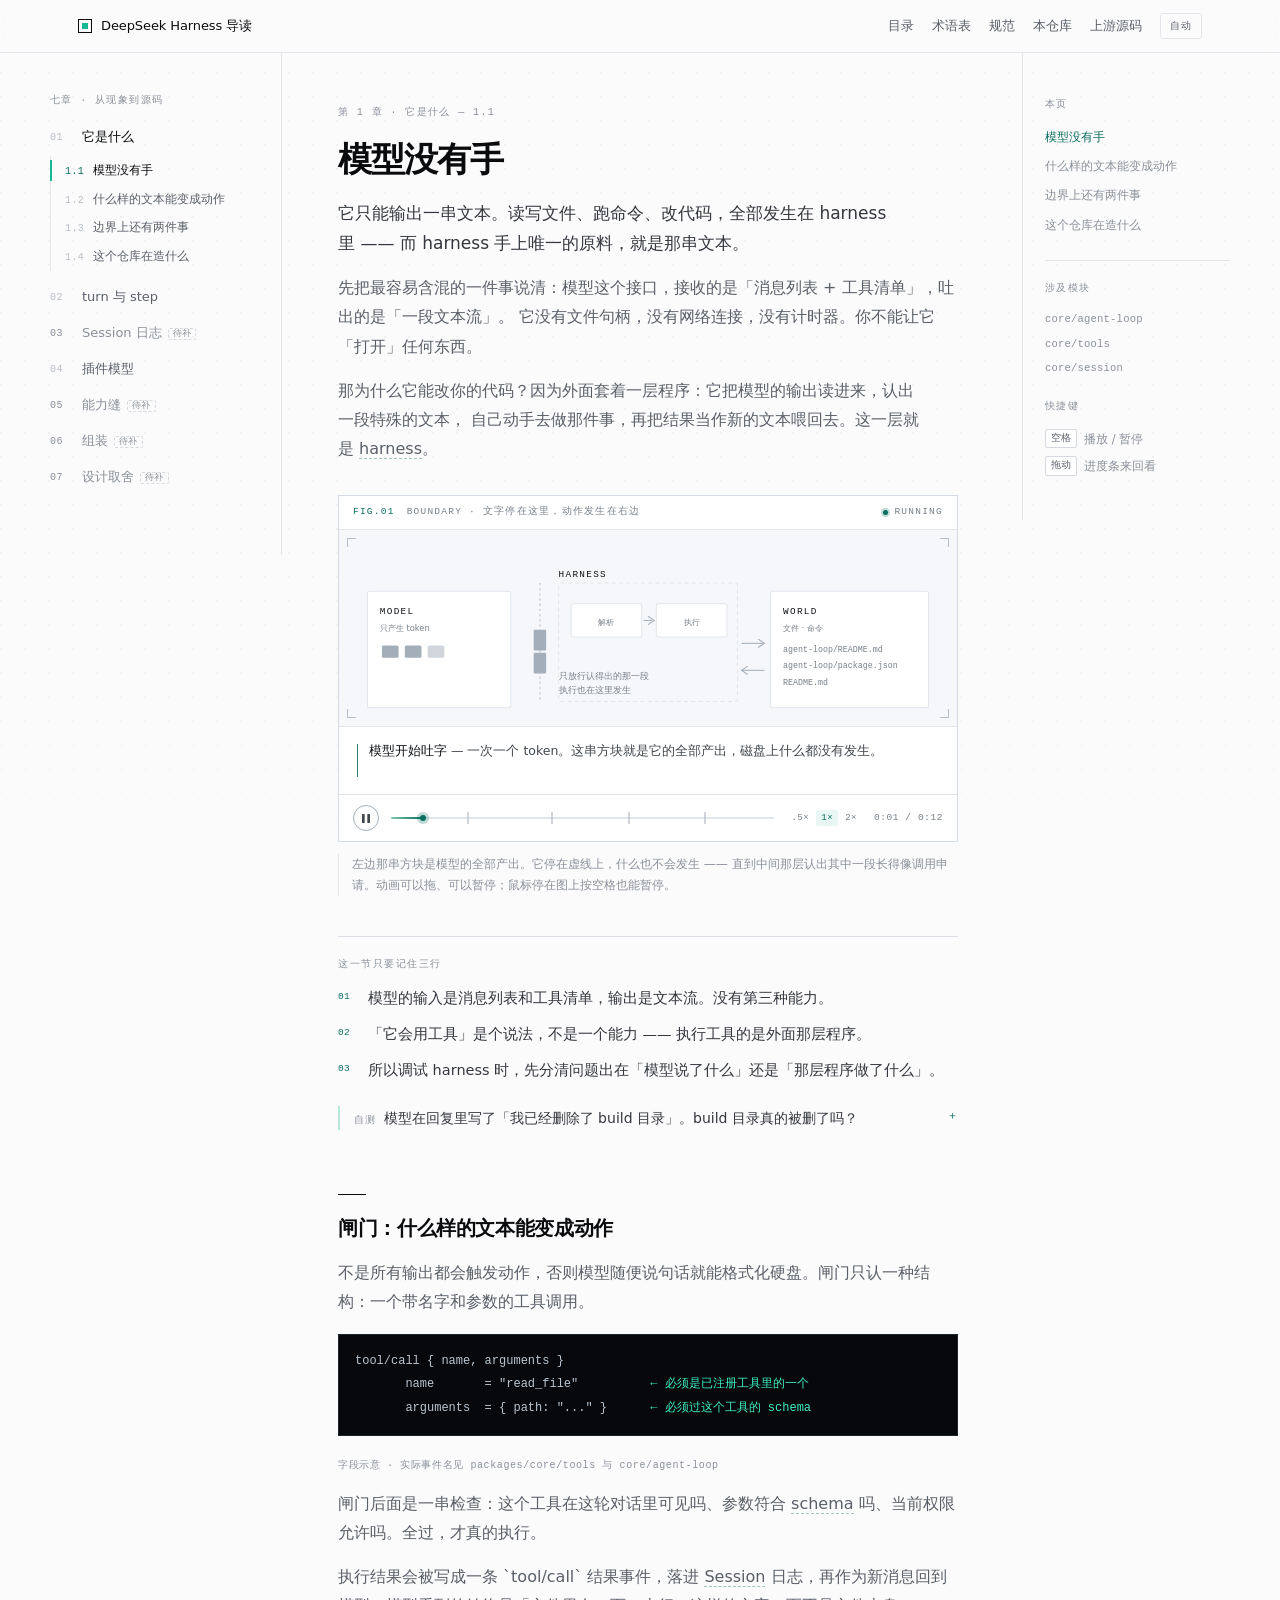
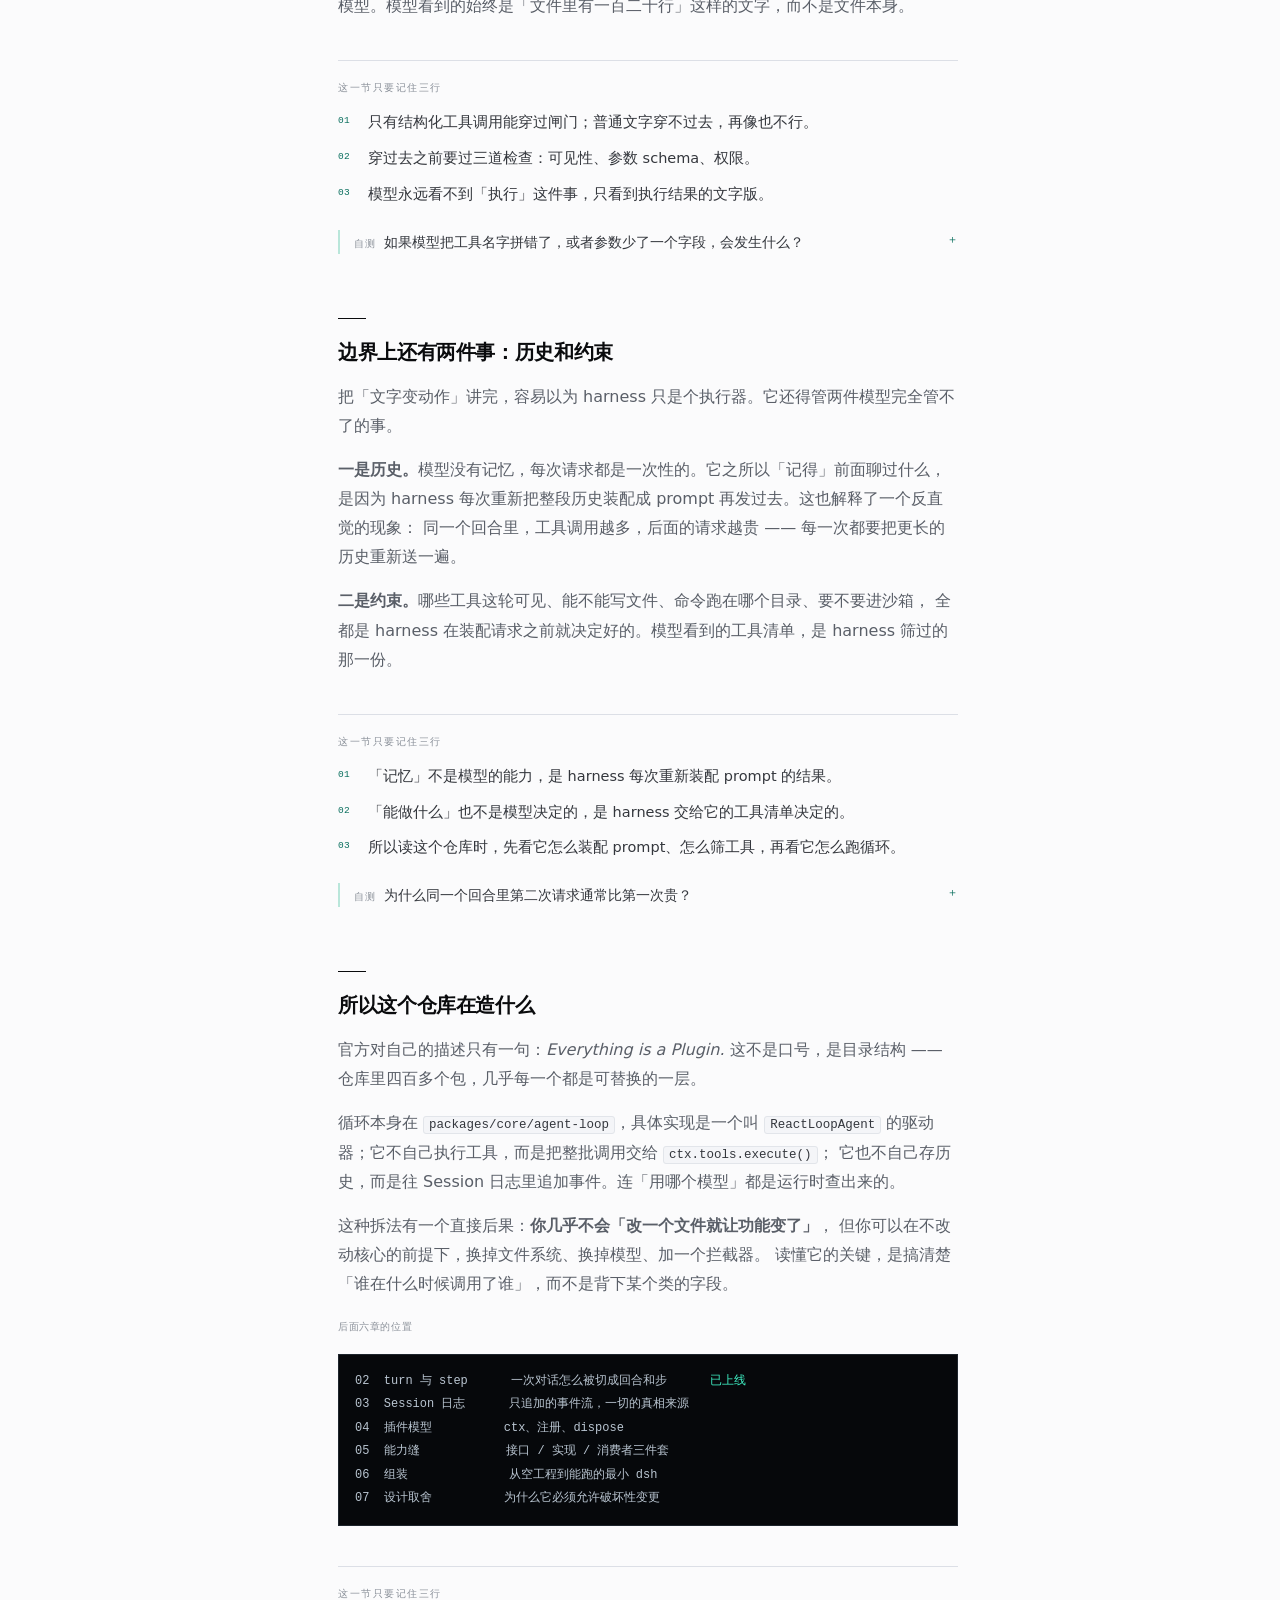
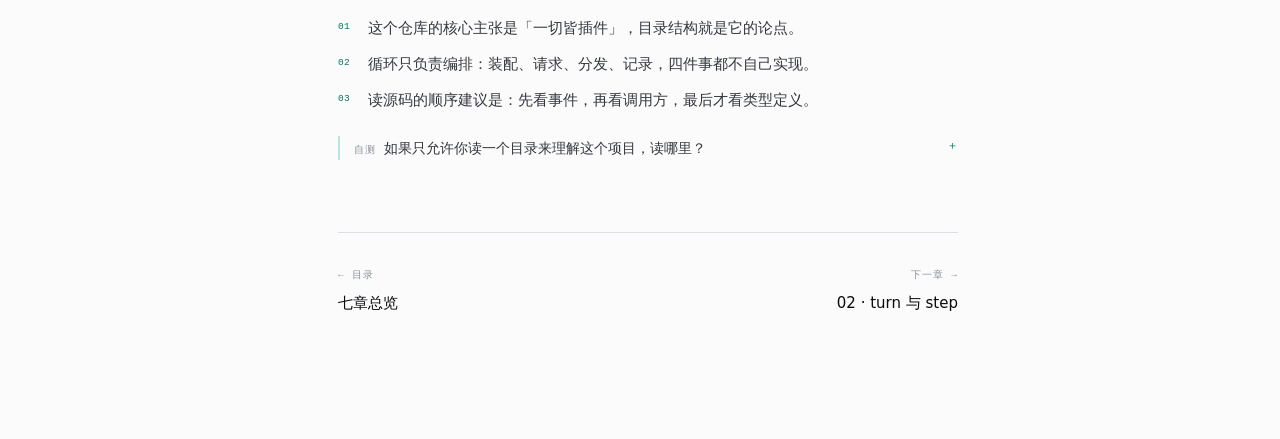
==== commit 529ff6ba: "chapter 04: plugin model — cordis, capability seams, and the 5th figure (seam wiring)" ====
--- a/docs/chapter-01.html
+++ b/docs/chapter-01.html
@@ -85,9 +85,8 @@
               >
             </li>
             <li>
-              <a class="is-locked"
-                ><span class="n">04</span
-                ><span>插件模型<span class="soon">待补</span></span></a
+              <a href="chapter-04.html"
+                ><span class="n">04</span><span>插件模型</span></a
               >
             </li>
             <li>
--- a/docs/assets/site.css
+++ b/docs/assets/site.css
@@ -3483,6 +3483,87 @@
   fill: var(--panel-ink-3);
 }
 
+/* ---------- 图 5：能力缝接线（第 04 章） ---------- */
+
+/* 中间的键是约定的化身：整张图其余的东西都可以换，它不能。
+   所以它最先出现、且全程不动 —— 右边两个框和一条线只换内容不换位置。 */
+
+.d-sm__bus {
+  font-family: var(--mono);
+  font-size: 9px;
+  letter-spacing: 0.12em;
+  fill: var(--panel-ink-3);
+}
+
+.d-sm__key {
+  fill: var(--signal-wash);
+  stroke: var(--signal-line);
+}
+
+.d-sm__keyt {
+  font-family: var(--mono);
+  font-size: 9.5px;
+  fill: var(--signal);
+}
+
+.d-sm__keys {
+  font-family: var(--mono);
+  font-size: 8px;
+  fill: var(--panel-ink-3);
+}
+
+.d-sm__box {
+  fill: var(--panel-fill);
+  stroke: var(--panel-line);
+}
+
+.d-sm__k {
+  font-family: var(--mono);
+  font-size: 7.5px;
+  letter-spacing: 0.12em;
+  fill: var(--panel-ink-4);
+}
+
+.d-sm__n {
+  font-family: var(--mono);
+  font-size: 9px;
+  fill: var(--panel-ink-2);
+}
+
+.d-sm__d {
+  font-family: var(--mono);
+  font-size: 8px;
+  fill: var(--panel-ink-3);
+}
+
+.d-sm__wire {
+  fill: none;
+  stroke: var(--panel-axis);
+  stroke-width: 1;
+}
+
+.d-sm__wire.is-wait {
+  stroke: var(--panel-ink-4);
+  stroke-dasharray: 3 3;
+}
+
+.d-sm__wait {
+  font-family: var(--sans);
+  font-size: 8px;
+  fill: var(--panel-ink-3);
+}
+
+.d-sm__tool {
+  fill: var(--signal-soft);
+  stroke: var(--signal-line);
+}
+
+.d-sm__note {
+  font-family: var(--sans);
+  font-size: 8px;
+  fill: var(--panel-ink-3);
+}
+
 /* ---------- 动效降级 ---------- */
 
 @media (prefers-reduced-motion: reduce) {
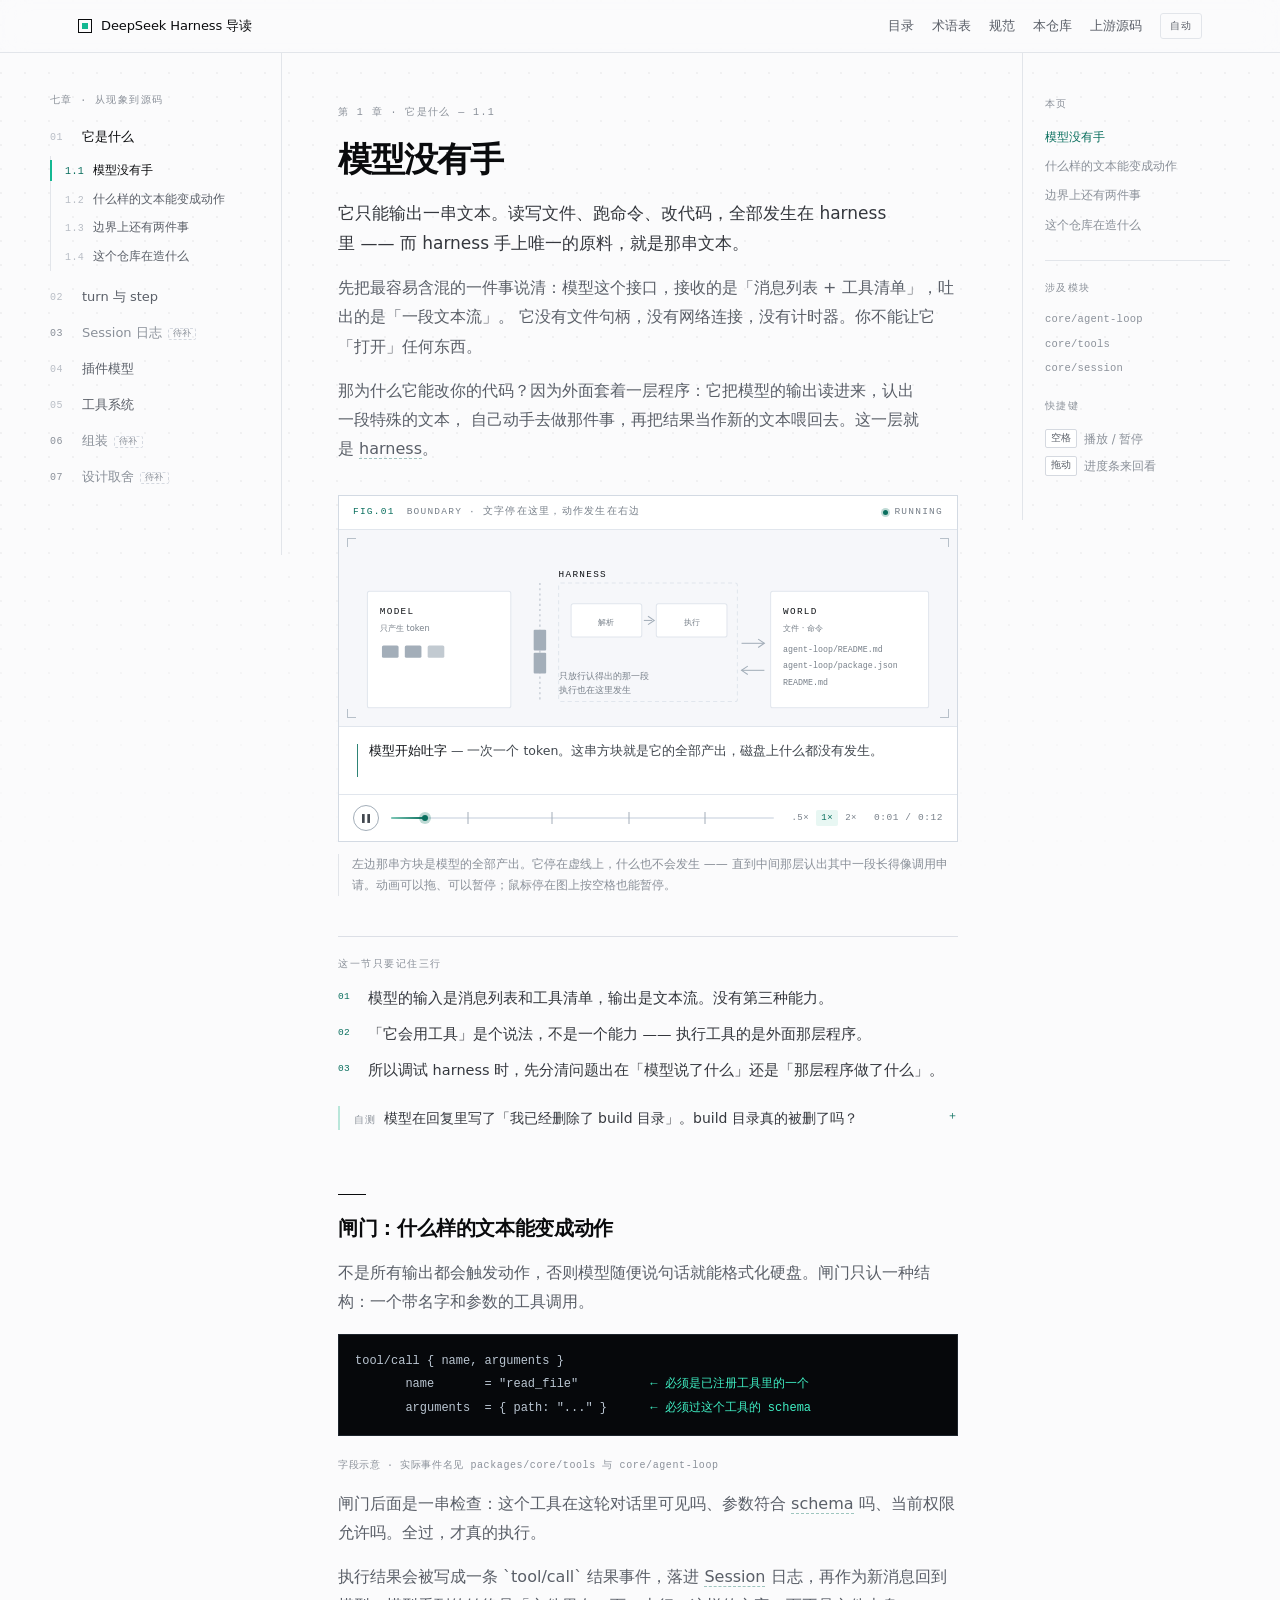
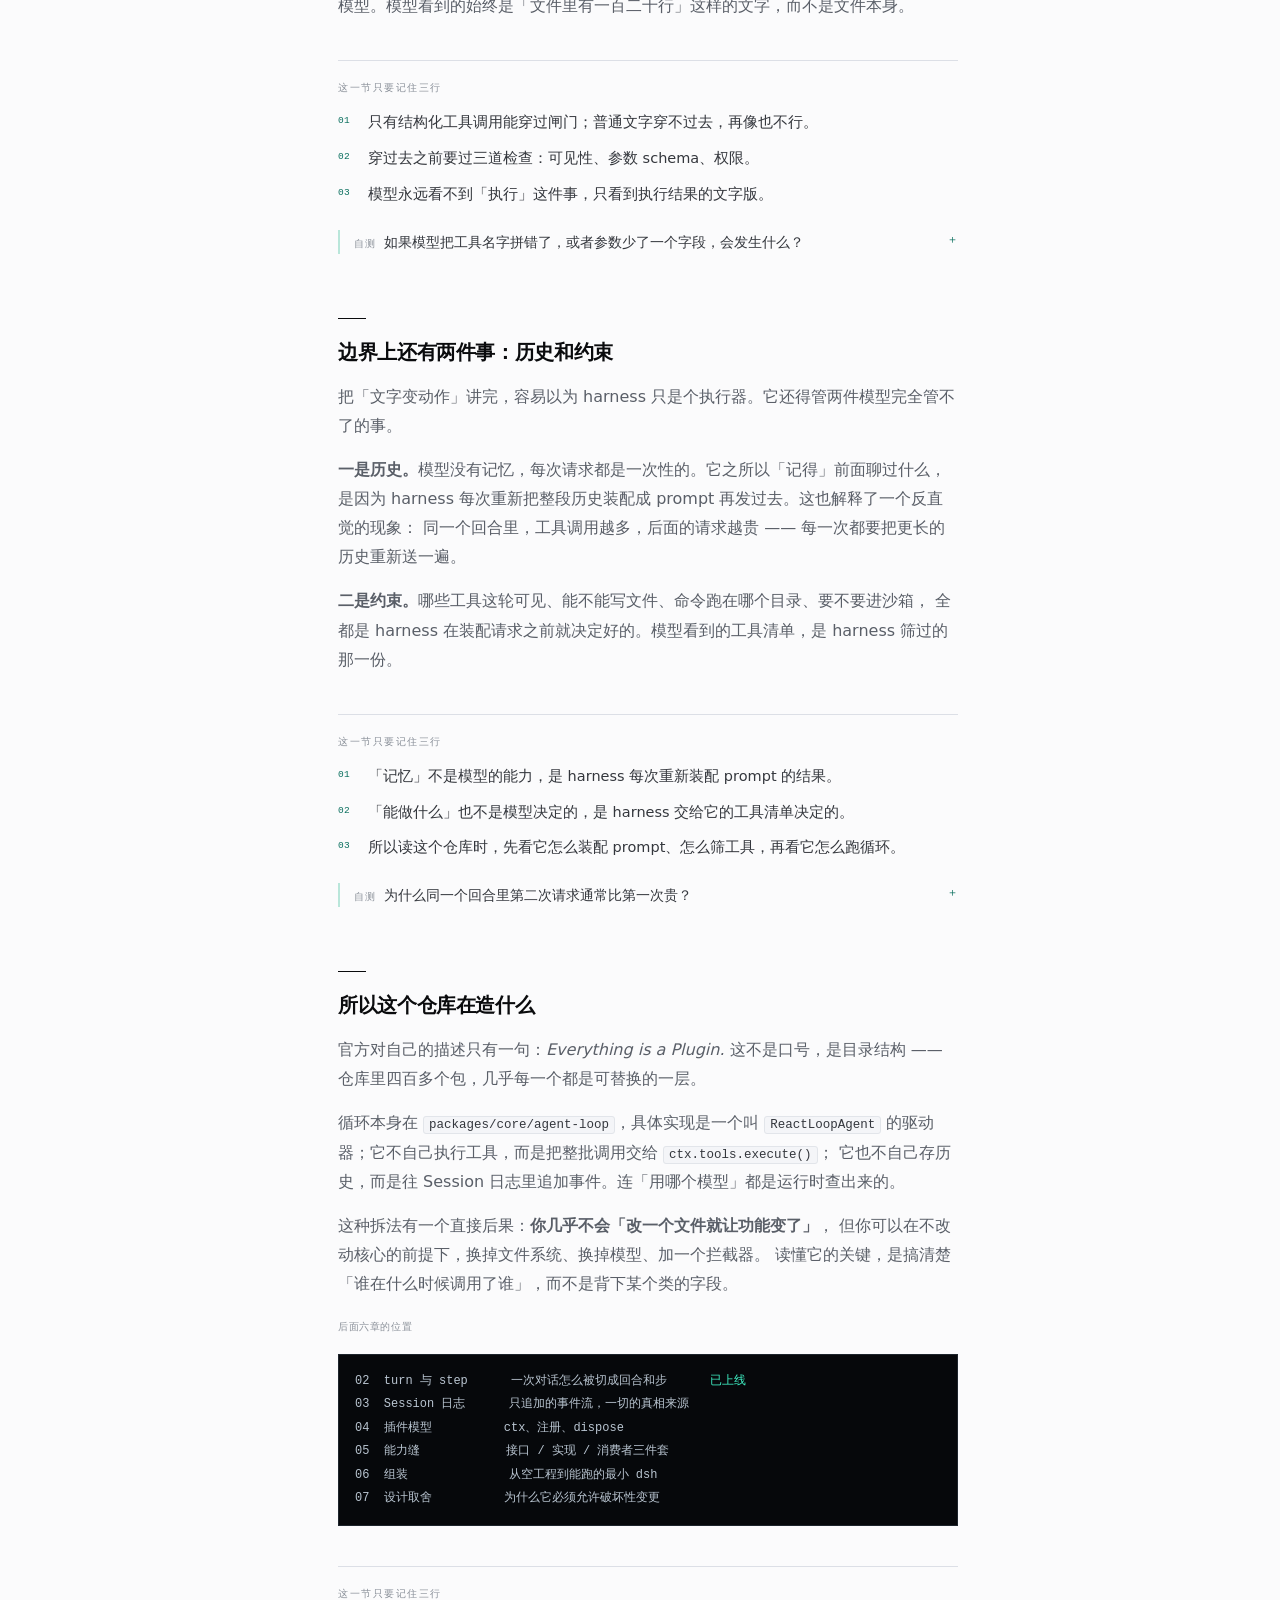
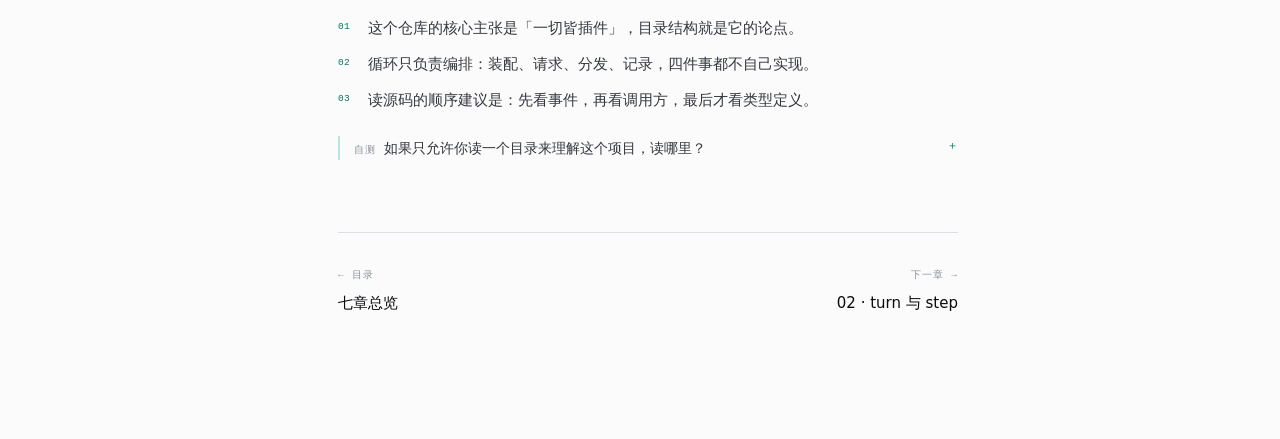
==== commit 99b605c0: "chapter 05: tool system — schema projection, six-stage pipeline, batch barriers, errors as results" ====
--- a/docs/chapter-01.html
+++ b/docs/chapter-01.html
@@ -90,9 +90,8 @@
               >
             </li>
             <li>
-              <a class="is-locked"
-                ><span class="n">05</span
-                ><span>能力缝<span class="soon">待补</span></span></a
+              <a href="chapter-05.html"
+                ><span class="n">05</span><span>工具系统</span></a
               >
             </li>
             <li>
--- a/docs/assets/site.css
+++ b/docs/assets/site.css
@@ -3564,6 +3564,93 @@
   fill: var(--panel-ink-3);
 }
 
+/* ---------- 图 6：批次调度（第 05 章） ---------- */
+
+/* 这张图的全部主张是一句话：时间轴允许重叠，序号轴不允许。
+   所以上半部分是甘特条（时间），下半部分是五个固定槽位（序号），
+   屏障线同时穿过两者 —— 它既是时间上的等待，也是顺序上的分界。 */
+
+.d-bt__idx {
+  font-family: var(--mono);
+  font-size: 8px;
+  fill: var(--panel-ink-4);
+}
+
+.d-bt__name {
+  font-family: var(--mono);
+  font-size: 8.5px;
+  fill: var(--panel-ink-2);
+}
+
+.d-bt__lane {
+  stroke: var(--panel-line);
+  stroke-width: 1;
+}
+
+.d-bt__bar {
+  fill: var(--panel-fill);
+  stroke: var(--panel-edge);
+}
+
+/* 独占调用换一种材质，不用更粗的线 —— 粗细是装饰，材质才是信息 */
+.d-bt__bar.is-ex {
+  fill: var(--signal-wash);
+  stroke: var(--signal-line);
+}
+
+.d-bt__cap {
+  fill: var(--panel-ink-3);
+}
+
+.d-bt__cap.is-ex {
+  fill: var(--signal);
+}
+
+.d-bt__barrier {
+  fill: none;
+  stroke: var(--panel-ink-4);
+  stroke-width: 1;
+  stroke-dasharray: 3 3;
+}
+
+.d-bt__brk {
+  fill: none;
+  stroke: var(--panel-axis);
+  stroke-width: 1;
+}
+
+.d-bt__grp {
+  font-family: var(--sans);
+  font-size: 8px;
+  fill: var(--panel-ink-3);
+}
+
+.d-bt__axis,
+.d-bt__tick {
+  stroke: var(--panel-axis);
+  stroke-width: 1;
+}
+
+.d-bt__res {
+  fill: none;
+  stroke: var(--panel-line);
+}
+
+.d-bt__res.is-on {
+  fill: var(--signal-wash);
+  stroke: var(--signal-line);
+}
+
+.d-bt__resn {
+  font-family: var(--mono);
+  font-size: 8px;
+  fill: var(--panel-ink-4);
+}
+
+.d-bt__resn.is-on {
+  fill: var(--signal);
+}
+
 /* ---------- 动效降级 ---------- */
 
 @media (prefers-reduced-motion: reduce) {
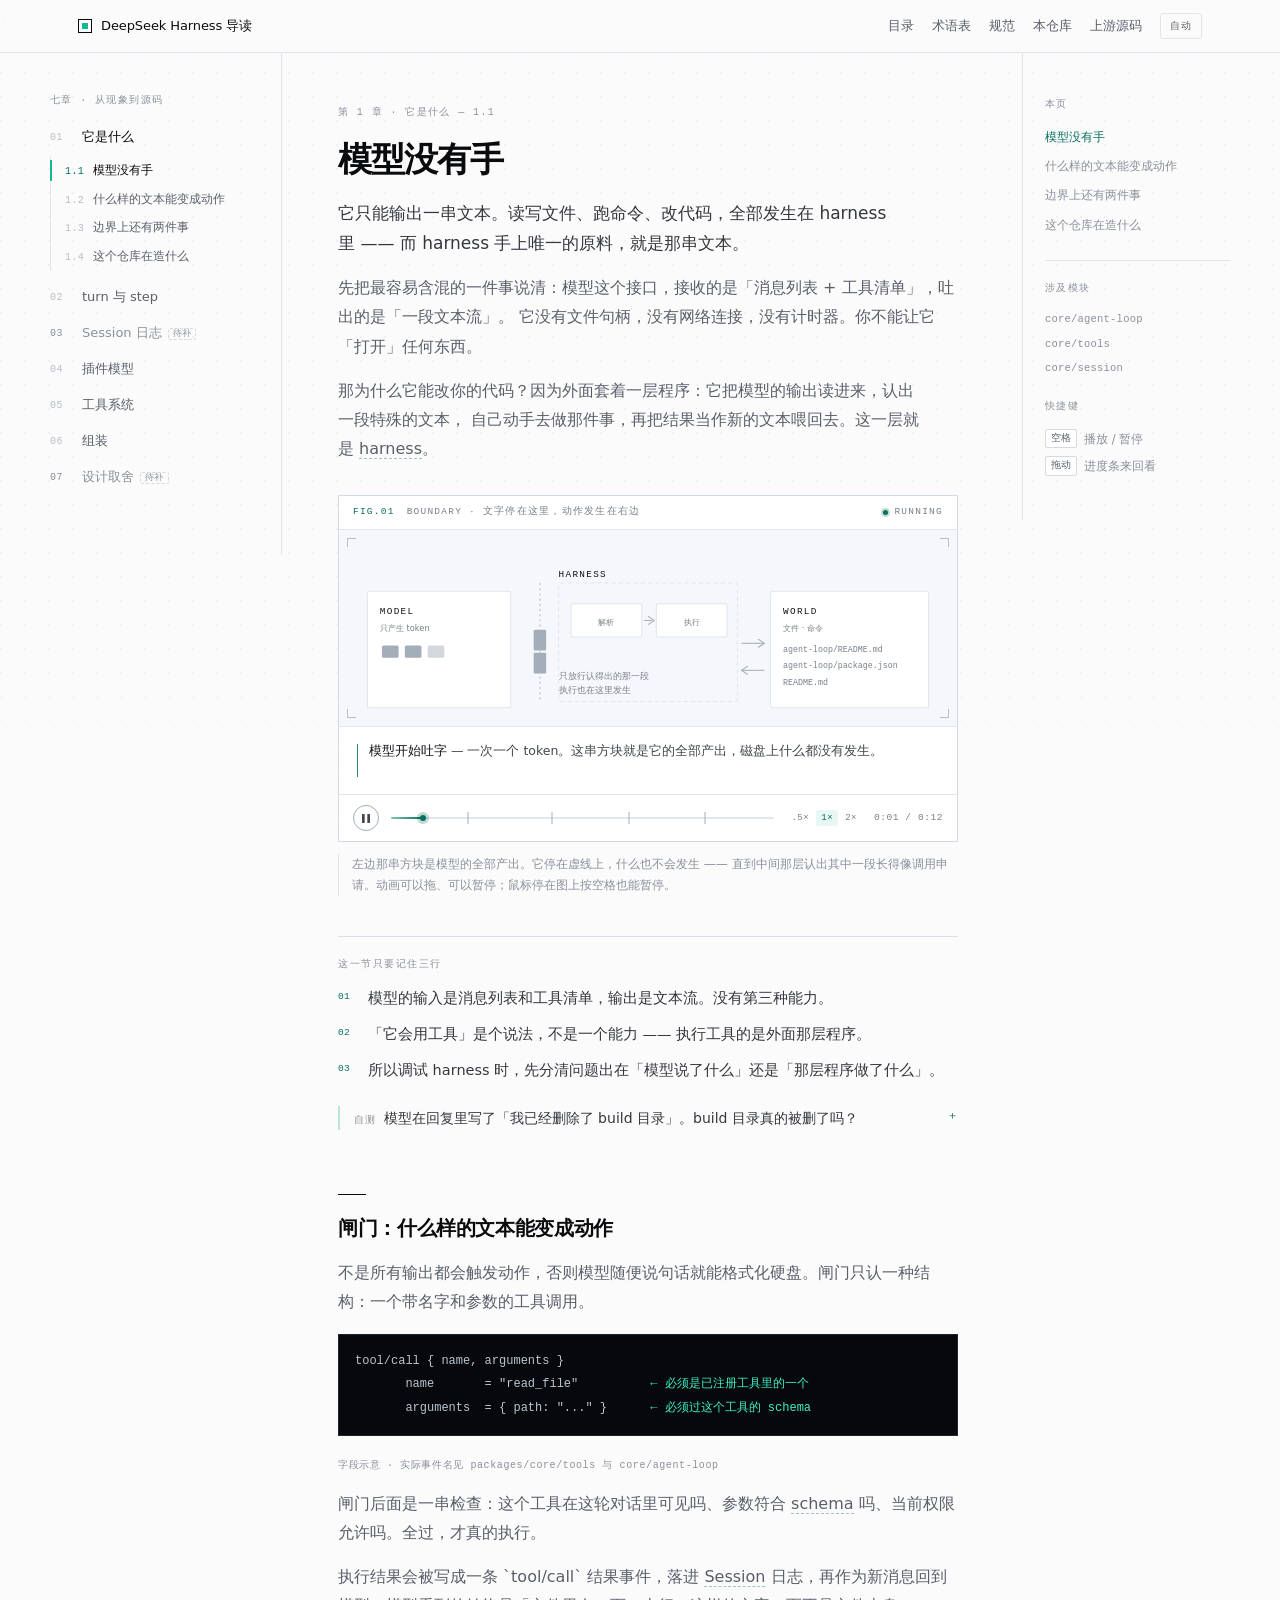
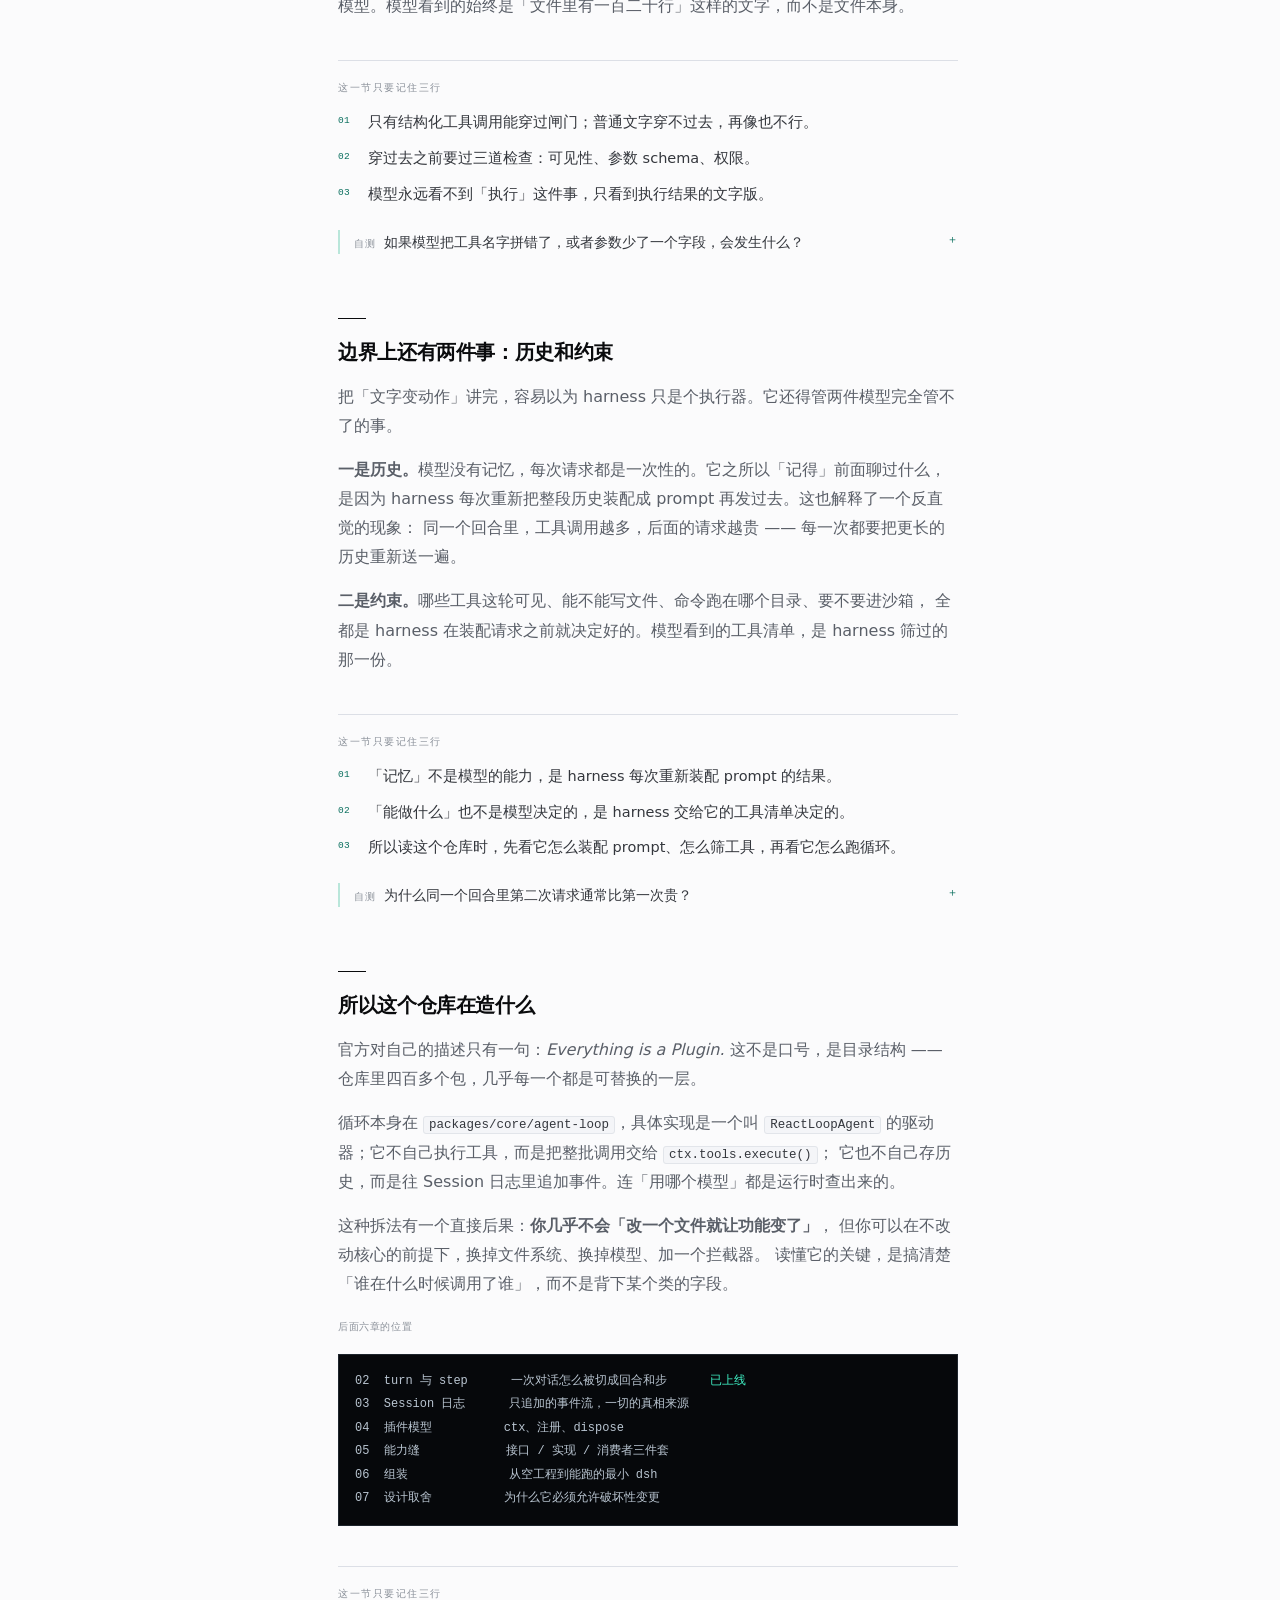
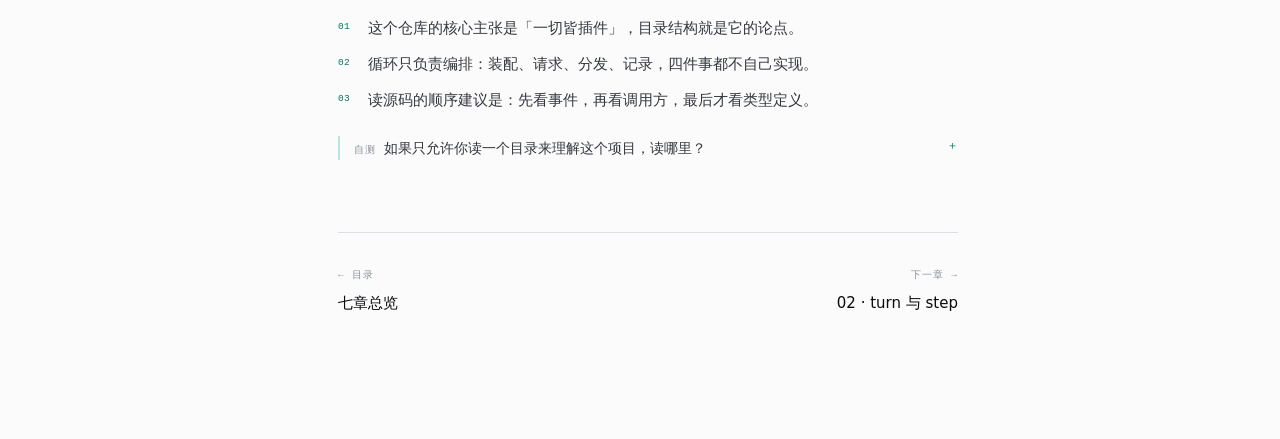
==== commit 6bd93b94: "chapter 06: assembly — profile as stacked patches, the sdk-minimal tree, and the 7th figure (layer s" ====
--- a/docs/chapter-01.html
+++ b/docs/chapter-01.html
@@ -95,9 +95,8 @@
               >
             </li>
             <li>
-              <a class="is-locked"
-                ><span class="n">06</span
-                ><span>组装<span class="soon">待补</span></span></a
+              <a href="chapter-06.html"
+                ><span class="n">06</span><span>组装</span></a
               >
             </li>
             <li>
--- a/docs/assets/site.css
+++ b/docs/assets/site.css
@@ -3651,6 +3651,76 @@
   fill: var(--signal);
 }
 
+/* ---------- 图 7：补丁层叠（第 06 章） ---------- */
+
+/* 左边四张纸片的错位只有 5px：叠放关系要看得出来，但不能变成扇面。
+   最后一张（home 级）用信号色描边 —— 它优先级最高，这件事必须一眼可见。 */
+
+.d-ly__sheet {
+  fill: var(--panel-fill);
+  stroke: var(--panel-edge);
+}
+
+.d-ly__sheet.is-top {
+  fill: var(--signal-soft);
+  stroke: var(--signal-line);
+}
+
+.d-ly__n {
+  font-family: var(--mono);
+  font-size: 8.5px;
+  fill: var(--panel-ink-2);
+}
+
+.d-ly__s {
+  font-family: var(--mono);
+  font-size: 7.5px;
+  fill: var(--panel-ink-4);
+}
+
+.d-ly__cap {
+  font-family: var(--sans);
+  font-size: 7.5px;
+  fill: var(--panel-ink-3);
+}
+
+.d-ly__arw {
+  fill: none;
+  stroke: var(--panel-axis);
+  stroke-width: 1;
+}
+
+/* 行的描边用 edge 而不是 line：单行孤立时，line 在浅底上会整条消失，
+   看起来像「没有这一行」。edge 才撑得住一行的边界。 */
+/* 行用 edge 而不是 line 描边：单行孤立时 line 在浅底上会整条消失，
+   看起来像「这一行不存在」。edge 才撑得住一行的边界。 */
+.d-ly__row {
+  fill: var(--panel-fill);
+  stroke: var(--panel-edge);
+}
+
+/* 被上层替换掉的那一行：整行变色，因为变的是它，不是整张图 */
+.d-ly__row.is-swap {
+  fill: var(--signal-wash);
+  stroke: var(--signal-line);
+}
+
+.d-ly__id {
+  font-family: var(--mono);
+  font-size: 8.5px;
+  fill: var(--panel-ink-2);
+}
+
+.d-ly__v {
+  font-family: var(--mono);
+  font-size: 7.5px;
+  fill: var(--panel-ink-3);
+}
+
+.d-ly__v.is-new {
+  fill: var(--signal);
+}
+
 /* ---------- 动效降级 ---------- */
 
 @media (prefers-reduced-motion: reduce) {
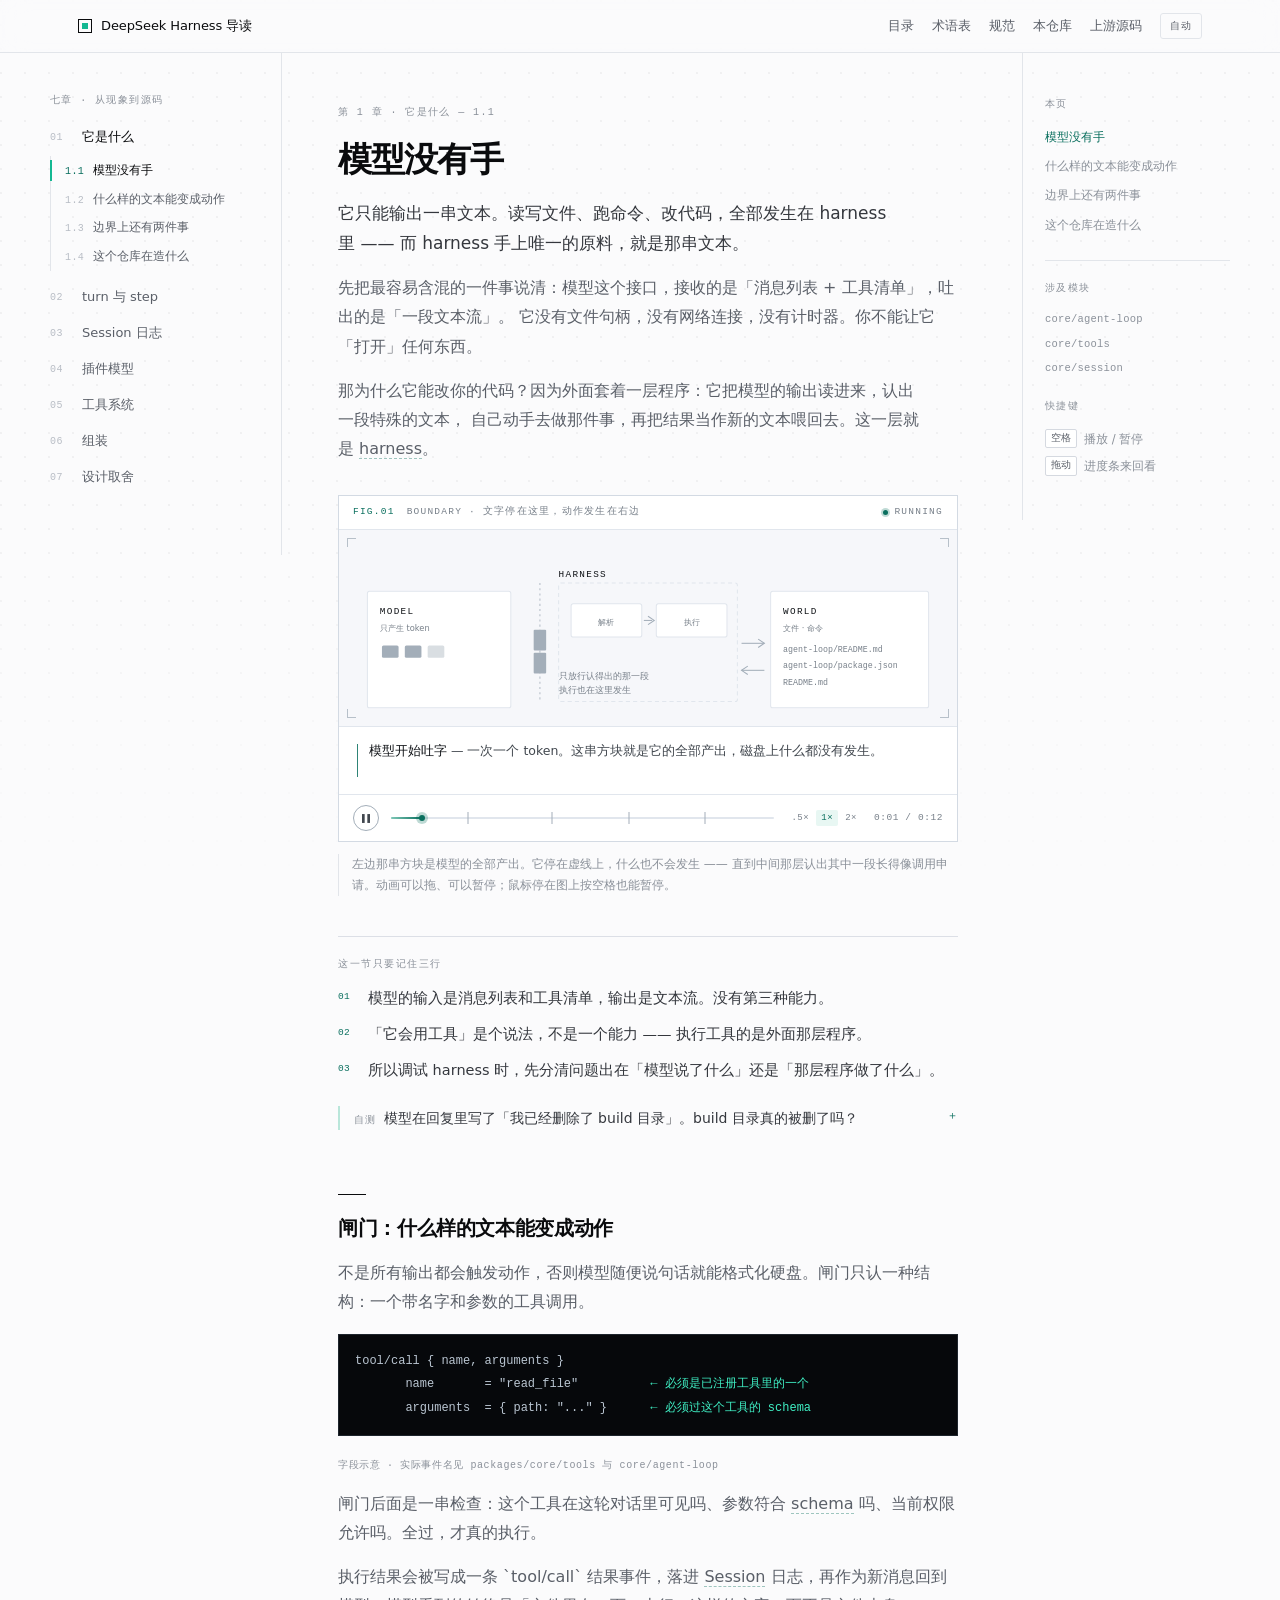
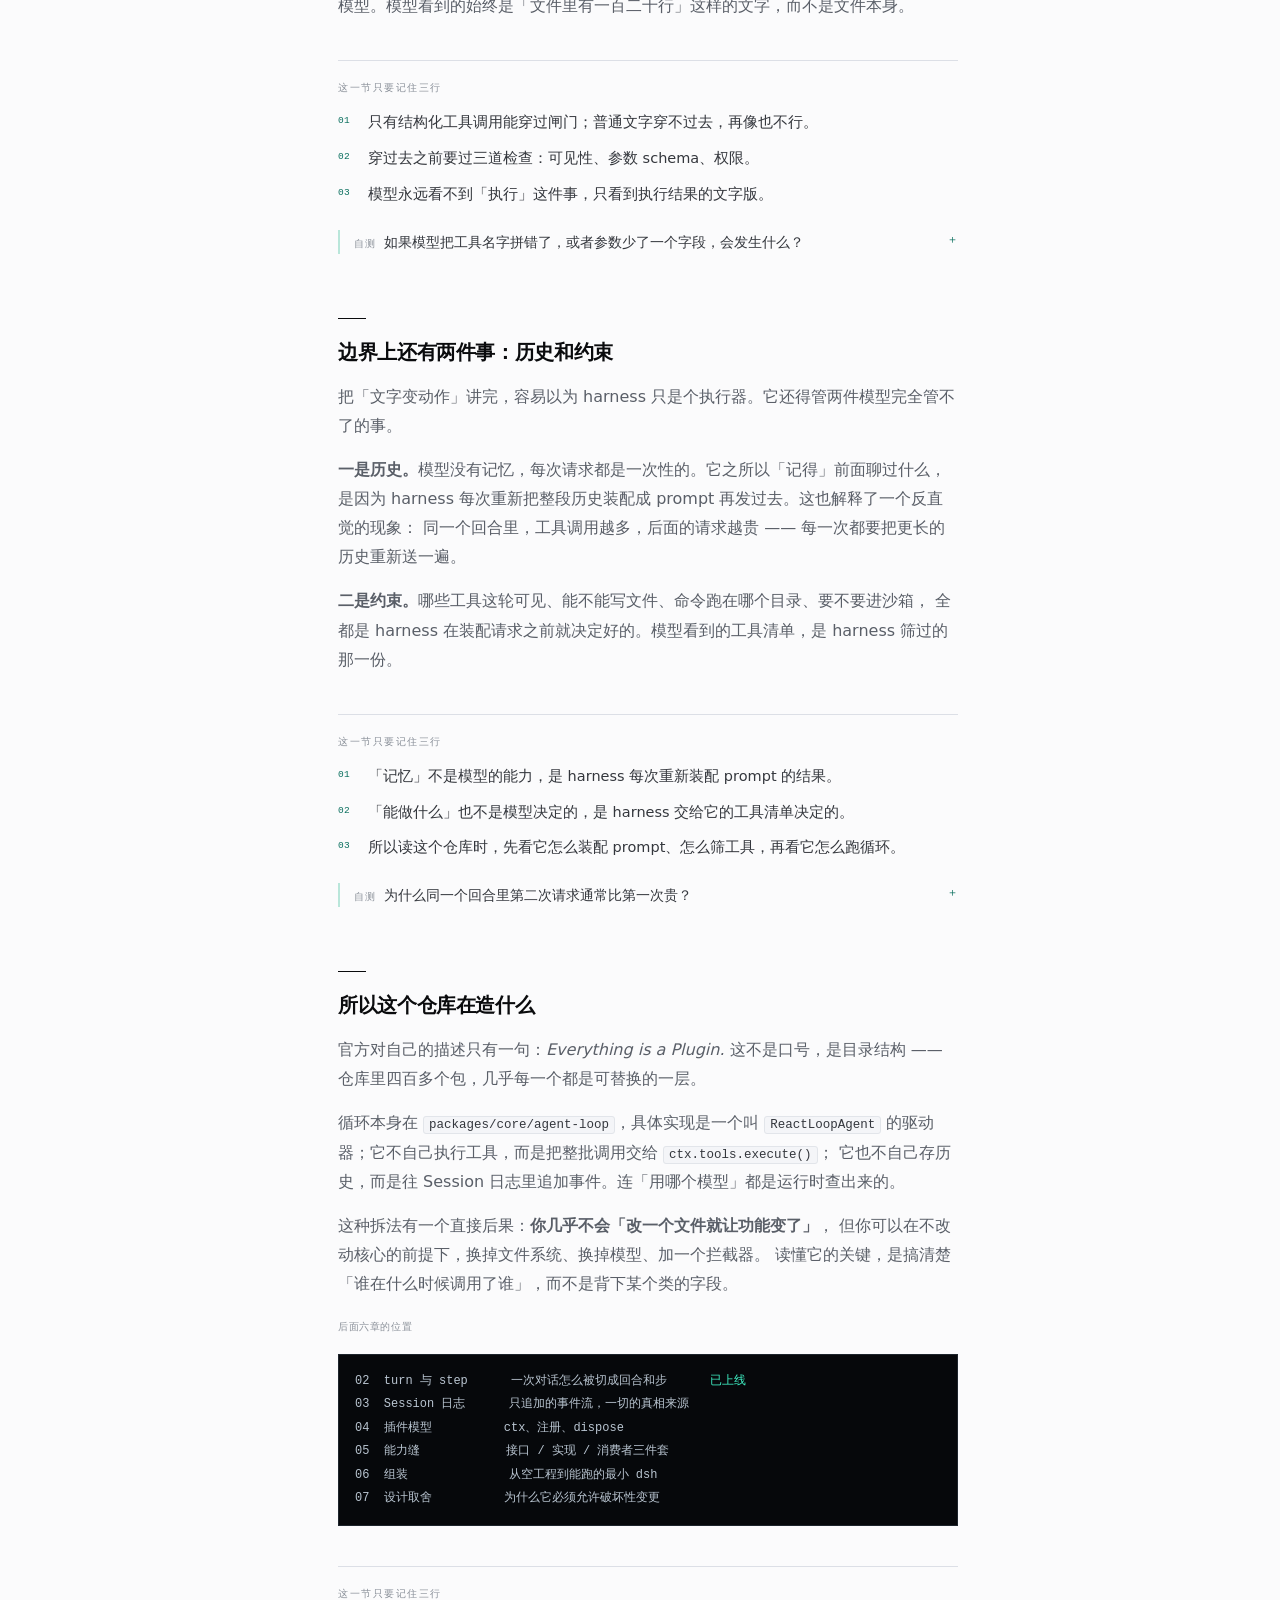
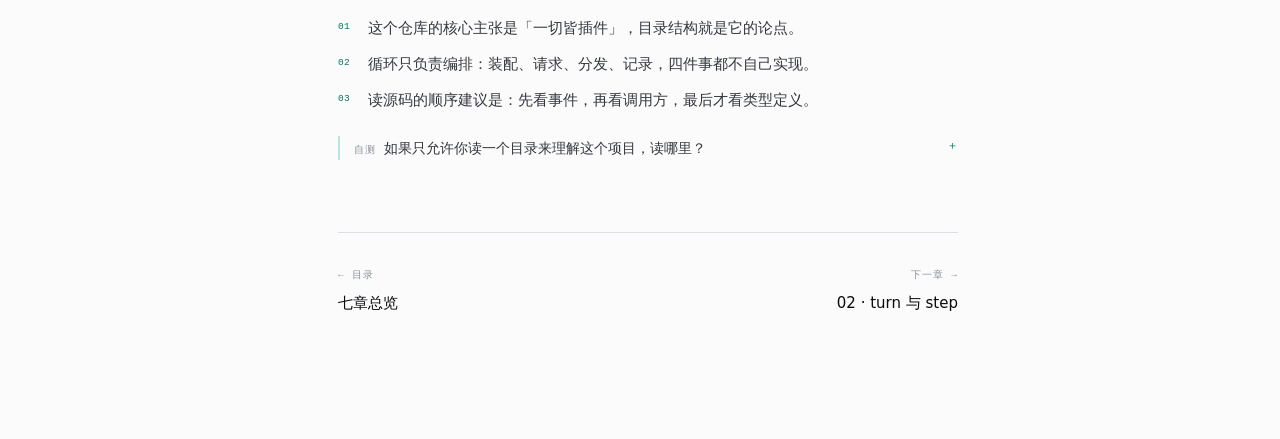
==== commit 414b943a: "chapter 07: trade-offs — why only the log format is frozen, and the 8th figure (freeze boundary) - 7" ====
--- a/docs/chapter-01.html
+++ b/docs/chapter-01.html
@@ -79,10 +79,7 @@
             </li>
 
             <li>
-              <a class="is-locked"
-                ><span class="n">03</span
-                ><span>Session 日志<span class="soon">待补</span></span></a
-              >
+              <a href="chapter-03.html"><span class="n">03</span><span>Session 日志</span></a>
             </li>
             <li>
               <a href="chapter-04.html"
@@ -100,10 +97,7 @@
               >
             </li>
             <li>
-              <a class="is-locked"
-                ><span class="n">07</span
-                ><span>设计取舍<span class="soon">待补</span></span></a
-              >
+              <a href="chapter-07.html"><span class="n">07</span><span>设计取舍</span></a>
             </li>
           </ul>
         </div>
--- a/docs/assets/site.css
+++ b/docs/assets/site.css
@@ -3721,6 +3721,115 @@
   fill: var(--signal);
 }
 
+/* ---------- 图 8：冻结面与滑动面（第 07 章） ---------- */
+
+/* 左边虚线、右边实线，是这张图唯一必须一眼看到的对比：
+   虚线框 = 会换代的内部结构，实线框 = 已经写定的记录。
+   代次、位移、配色都只是辅助，这个对比立住了图就成立。 */
+
+.d-fz__k {
+  font-family: var(--mono);
+  font-size: 9px;
+  letter-spacing: 0.12em;
+  fill: var(--panel-ink-2);
+}
+
+.d-fz__s {
+  font-family: var(--sans);
+  font-size: 8px;
+  fill: var(--panel-ink-4);
+}
+
+.d-fz__gen {
+  font-family: var(--mono);
+  font-size: 7.5px;
+  fill: var(--panel-ink-3);
+}
+
+.d-fz__w {
+  font-family: var(--mono);
+  font-size: 7px;
+  letter-spacing: 0.12em;
+  fill: var(--panel-ink-3);
+}
+
+.d-fz__wall {
+  fill: none;
+  stroke: var(--panel-axis);
+  stroke-width: 1;
+  stroke-dasharray: 3 3;
+}
+
+.d-fz__box {
+  fill: var(--panel-fill);
+  stroke: var(--panel-ink-4);
+  stroke-width: 1;
+  stroke-dasharray: 3 2;
+}
+
+/* 换代的瞬间转实线：虚线变实线是这张图里「变了」的信号本身 */
+.d-fz__box.is-churn {
+  stroke: var(--signal-line);
+  stroke-dasharray: none;
+}
+
+.d-fz__n {
+  font-family: var(--mono);
+  font-size: 7.5px;
+  fill: var(--panel-ink-2);
+}
+
+.d-fz__d {
+  font-family: var(--sans);
+  font-size: 7.5px;
+  fill: var(--panel-ink-4);
+}
+
+/* 飞行中的小块和落地后的记录条是同一个元素 —— 所以样式得能在两者之间切干净 */
+.d-fz__mg {
+  fill: var(--signal-soft);
+  stroke: var(--signal-line);
+  stroke-width: 1;
+}
+
+.d-fz__mg.is-home {
+  fill: var(--panel-fill);
+  stroke: var(--panel-edge);
+}
+
+.d-fz__mg.is-home.is-fresh {
+  fill: var(--signal-wash);
+  stroke: var(--signal-line);
+}
+
+.d-fz__sq {
+  font-family: var(--mono);
+  font-size: 7px;
+  fill: var(--panel-ink-4);
+}
+
+.d-fz__e {
+  font-family: var(--mono);
+  font-size: 8px;
+  fill: var(--panel-ink-2);
+}
+
+.d-fz__ver {
+  font-family: var(--mono);
+  font-size: 7.5px;
+  fill: var(--panel-ink-4);
+}
+
+.d-fz__ver.is-on {
+  fill: var(--signal);
+}
+
+.d-fz__note {
+  font-family: var(--sans);
+  font-size: 7.5px;
+  fill: var(--panel-ink-3);
+}
+
 /* ---------- 动效降级 ---------- */
 
 @media (prefers-reduced-motion: reduce) {
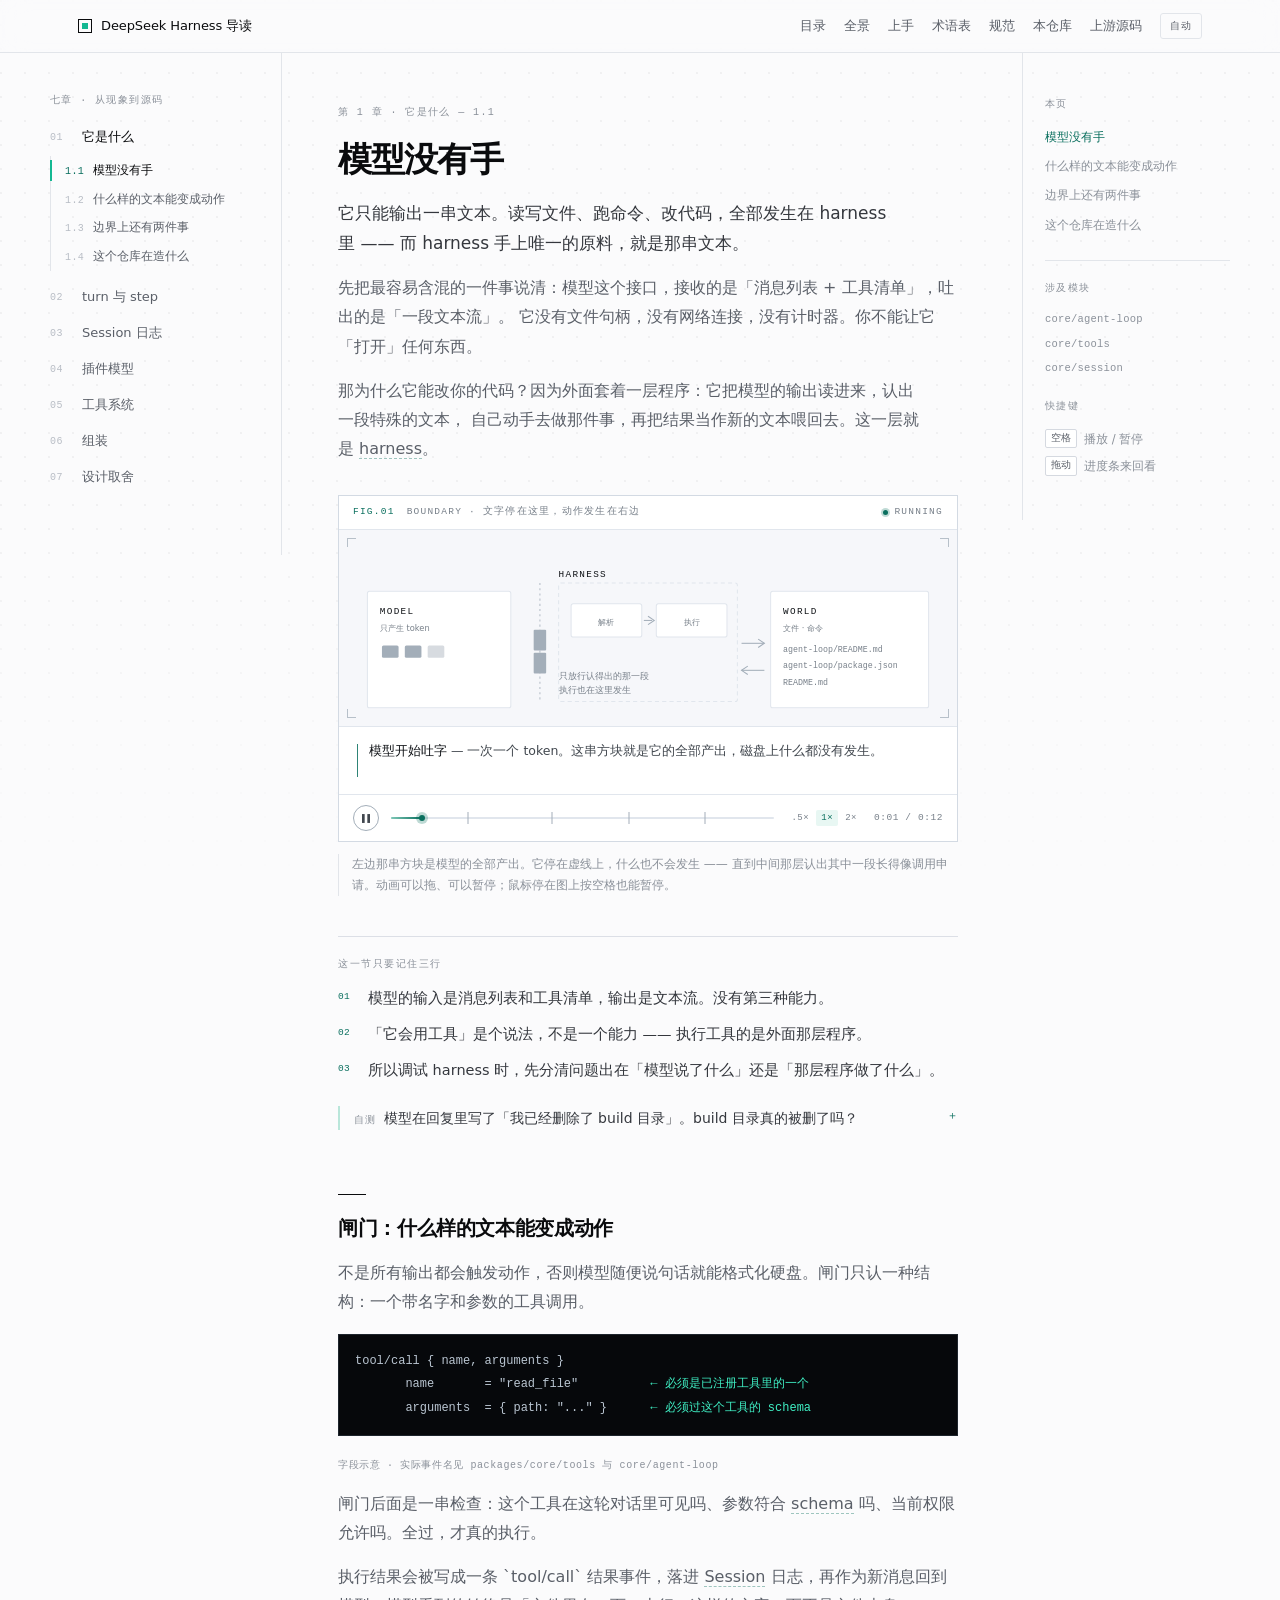
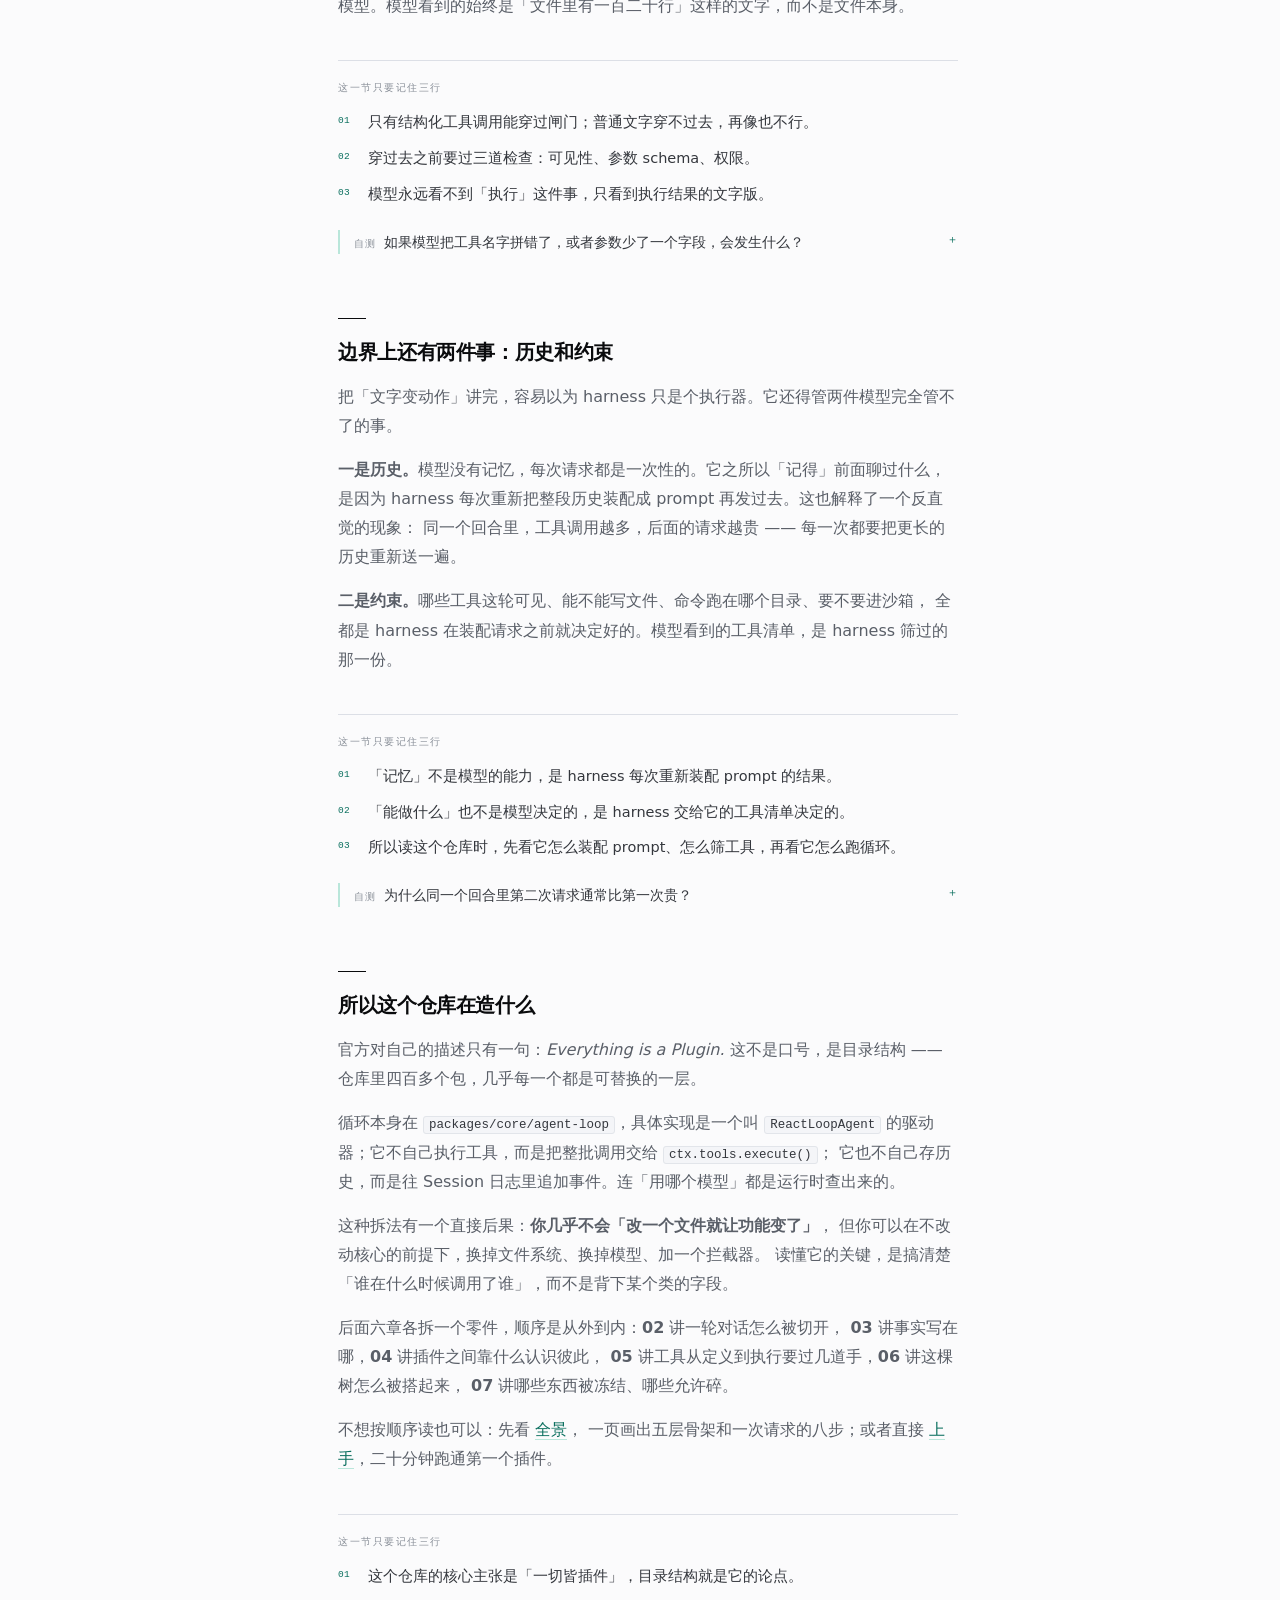
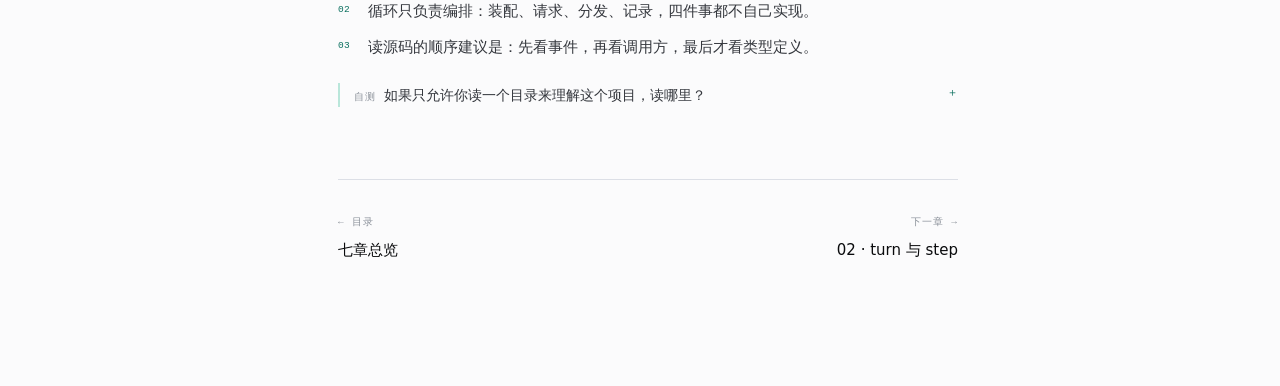
==== commit 42be9da5: "add overview & start: a system-level entry and a hands-on path 七章讲的是零件，缺两样：一张能画出来的系统图，一条能照着敲的路。  - o" ====
--- a/docs/chapter-01.html
+++ b/docs/chapter-01.html
@@ -42,6 +42,8 @@
         </a>
         <nav class="topnav" aria-label="站点导航">
           <a href="index.html">目录</a>
+          <a href="overview.html">全景</a>
+          <a href="start.html">上手</a>
           <a class="is-optional" href="glossary.html">术语表</a>
           <a class="is-optional" href="styleguide.html">规范</a>
           <a class="is-optional" href="https://github.com/lzwanan/deepseek-harness-guide" target="_blank" rel="noreferrer noopener">本仓库</a>
@@ -293,13 +295,18 @@
           读懂它的关键，是搞清楚「谁在什么时候调用了谁」，而不是背下某个类的字段。
         </p>
 
-        <p class="eyebrow code__cap">后面六章的位置</p>
-        <pre class="code"><code>02  turn 与 step      一次对话怎么被切成回合和步      <b>已上线</b>
-03  Session 日志      只追加的事件流，一切的真相来源
-04  插件模型          ctx、注册、dispose
-05  能力缝            接口 / 实现 / 消费者三件套
-06  组装              从空工程到能跑的最小 dsh
-07  设计取舍          为什么它必须允许破坏性变更</code></pre>
+        <p>
+          后面六章各拆一个零件，顺序是从外到内：<b>02</b> 讲一轮对话怎么被切开，
+          <b>03</b> 讲事实写在哪，<b>04</b> 讲插件之间靠什么认识彼此，
+          <b>05</b> 讲工具从定义到执行要过几道手，<b>06</b> 讲这棵树怎么被搭起来，
+          <b>07</b> 讲哪些东西被冻结、哪些允许碎。
+        </p>
+
+        <p>
+          不想按顺序读也可以：先看 <a href="overview.html">全景</a>，
+          一页画出五层骨架和一次请求的八步；或者直接
+          <a href="start.html">上手</a>，二十分钟跑通第一个插件。
+        </p>
 
         <section class="recap">
           <span class="recap__k">这一节只要记住三行</span>
--- a/docs/assets/site.css
+++ b/docs/assets/site.css
@@ -597,12 +597,21 @@
   display: flex;
   align-items: center;
   gap: 8px;
-  margin-top: 18px;
-  font-family: var(--mono);
-  font-size: 10px;
-  letter-spacing: 0.1em;
-  text-transform: uppercase;
-  color: var(--ink-5);
+  margin-top: 20px;
+  /* 这行是中文引导，不是仪器读数 —— 用等宽大写会把句子拉散，
+     也让「全景 / 上手」两个入口看起来像注释而不是可点的东西 */
+  font-family: var(--sans);
+  font-size: 12.5px;
+  letter-spacing: 0;
+  text-transform: none;
+  color: var(--ink-4);
+}
+.index__flag a {
+  color: var(--signal);
+  border-bottom: 1px solid var(--signal-line);
+}
+.index__flag a:hover {
+  border-bottom-color: var(--signal);
 }
 
 .index__flag i {
@@ -3830,6 +3839,374 @@
   fill: var(--panel-ink-3);
 }
 
+/* 正文里的行内链接。只认没有 class 的 a —— pager、CTA、目录行都有自己的
+   配色，别让一条「正文链接变青」的规则把它们一起改掉。 */
+.doc a:not([class]) {
+  color: var(--signal);
+  border-bottom: 1px solid var(--signal-line);
+}
+
+.doc a:not([class]):hover {
+  border-bottom-color: var(--signal);
+}
+
+/* ---------- 全景 / 上手（overview & start） ---------- */
+
+/* 左栏的「阅读路径」不是章节列表，是三种人各自的入口。
+   所以每条自带一句「你现在要什么」，链接横排在最下面一行 ——
+   比一张 7 行的章节目录更能回答「我该从哪开始」。 */
+
+.paths {
+  list-style: none;
+  margin: 0;
+  padding: 0;
+}
+
+.paths li {
+  padding: 13px 0;
+  border-top: 1px solid var(--rule);
+}
+
+.paths li:first-child {
+  border-top: 0;
+  padding-top: 4px;
+}
+
+.paths__k {
+  display: block;
+  font-size: 12.5px;
+  font-weight: 600;
+  color: var(--ink);
+  letter-spacing: -0.01em;
+}
+
+.paths__d {
+  display: block;
+  margin-top: 3px;
+  font-size: 11.5px;
+  line-height: 1.6;
+  color: var(--ink-4);
+}
+
+.paths__l {
+  display: flex;
+  flex-wrap: wrap;
+  gap: 4px 10px;
+  margin-top: 7px;
+}
+
+.paths__l a {
+  font-family: var(--mono);
+  font-size: 10.5px;
+  color: var(--signal);
+}
+
+/* 前置警告。用左侧一道信号色细线，不用整块底色 ——
+   这一页要读得下去，警告不能抢正文。 */
+
+.warn {
+  margin: 26px 0 0;
+  padding: 13px 16px;
+  border-left: 2px solid var(--signal-line);
+  background: var(--signal-soft);
+  font-size: 13.5px;
+  line-height: 1.78;
+  color: var(--ink-3);
+}
+
+.warn b {
+  color: var(--ink);
+}
+
+.warn i {
+  font-style: normal;
+  font-family: var(--mono);
+  font-size: 12px;
+  letter-spacing: 0.02em;
+  color: var(--ink);
+}
+
+.ov-table {
+  margin: 26px 0 0;
+}
+
+/* 骨架图：虚线 = 可替换的层，实线 = 骨架。
+   和第 07 章那张图共用同一条语义，不另发明一套。 */
+
+.d-ov__band {
+  fill: var(--panel-fill);
+  stroke: var(--panel-edge);
+  stroke-dasharray: 4 3;
+}
+
+.d-ov__band.is-core {
+  fill: var(--signal-wash);
+  stroke: var(--signal-line);
+  stroke-dasharray: none;
+}
+
+.d-ov__box {
+  fill: var(--panel-card);
+  stroke: var(--panel-edge);
+}
+
+/* 内核里那格空位：用虚线 + 无填充，表示「这里没有东西」，而不是「还有一个模块」 */
+.d-ov__box.is-void {
+  fill: none;
+  stroke: var(--panel-ink-4);
+  stroke-dasharray: 3 2;
+}
+
+.d-ov__v2 {
+  font-family: var(--sans);
+  font-size: 8px;
+  fill: var(--panel-ink-3);
+}
+
+.d-ov__k {
+  font-family: var(--mono);
+  font-size: 8px;
+  letter-spacing: 0.1em;
+  fill: var(--panel-ink-2);
+}
+
+.d-ov__s {
+  font-family: var(--sans);
+  font-size: 7.5px;
+  fill: var(--panel-ink-4);
+}
+
+.d-ov__v {
+  font-family: var(--mono);
+  font-size: 8.5px;
+  fill: var(--panel-ink-2);
+}
+
+.d-ov__n {
+  font-family: var(--sans);
+  font-size: 7.5px;
+  fill: var(--panel-ink-4);
+}
+
+.d-ov__b {
+  font-family: var(--mono);
+  font-size: 8.5px;
+  fill: var(--panel-ink);
+}
+
+.d-ov__d {
+  font-family: var(--sans);
+  font-size: 7.5px;
+  fill: var(--panel-ink-3);
+}
+
+.d-ov__bus {
+  fill: none;
+  stroke: var(--panel-axis);
+  stroke-width: 1;
+  stroke-dasharray: 2 3;
+}
+
+.d-ov__busl {
+  font-family: var(--mono);
+  font-size: 7px;
+  letter-spacing: 0.06em;
+  fill: var(--panel-ink-4);
+}
+
+/* 骨架图没有播放器，所以观测窗不需要控件行；
+   读白直接接在图形下面，不许出现 68px 的空白。 */
+
+.ov-fig .readout {
+  border-top: 1px solid var(--panel-line);
+  font-size: 12.5px;
+}
+
+.ov-readout b {
+  color: var(--signal);
+  font-weight: 600;
+}
+
+/* 八步流程：编号 + 标题 + 说明 + 去哪读。
+   编号用信号色而不是灰色 —— 它同时是「顺序」和「可跳转」的记号。 */
+
+.tr {
+  list-style: none;
+  margin: 26px 0 0;
+  padding: 0;
+}
+
+.tr__row {
+  display: grid;
+  grid-template-columns: 38px minmax(0, 1fr) 56px;
+  gap: 0 14px;
+  padding: 14px 0;
+  border-top: 1px solid var(--rule);
+  align-items: start;
+}
+
+.tr__row:last-child {
+  border-bottom: 1px solid var(--rule);
+}
+
+.tr__i {
+  font-family: var(--mono);
+  font-size: 10px;
+  letter-spacing: 0.08em;
+  color: var(--signal);
+  padding-top: 4px;
+}
+
+.tr__h {
+  display: block;
+  font-size: 15px;
+  font-weight: 600;
+  letter-spacing: -0.012em;
+  color: var(--ink);
+}
+
+.tr__d {
+  display: block;
+  margin-top: 5px;
+  font-size: 13.5px;
+  line-height: 1.74;
+  color: var(--ink-3);
+}
+
+.tr__d code {
+  padding: 1px 4px;
+  border: 1px solid var(--line);
+  border-radius: 3px;
+  background: var(--bg-2);
+  font-family: var(--mono);
+  font-size: 12px;
+  color: var(--ink-2);
+}
+
+.tr__go {
+  padding-top: 5px;
+  font-family: var(--mono);
+  font-size: 10.5px;
+  text-align: right;
+  /* ink-4 在这张表里几乎看不见了 —— 这一列是「下一步去哪」，
+     不是页脚注释，得先能看见 */
+  color: var(--ink-3);
+  text-decoration: none;
+  transition: color 0.2s var(--ease);
+}
+
+.tr__go:hover,
+.tr__go:focus-visible {
+  color: var(--signal);
+}
+
+/* 三列说明块。用上边框而不是卡片：一列一个框会让这一页变成产品落地页。 */
+
+.ov-paths {
+  display: grid;
+  grid-template-columns: repeat(3, minmax(0, 1fr));
+  gap: 0 24px;
+  margin-top: 26px;
+}
+
+.ov-path {
+  padding-top: 12px;
+  border-top: 1px solid var(--ink-2);
+}
+
+.ov-path__k {
+  display: block;
+  font-family: var(--mono);
+  font-size: 10px;
+  letter-spacing: 0.08em;
+  color: var(--signal);
+}
+
+.ov-path p {
+  margin: 8px 0 0;
+  font-size: 13px;
+  line-height: 1.74;
+  color: var(--ink-3);
+}
+
+.ov-path p a {
+  color: var(--signal);
+}
+
+/* 页尾两个出口。整页只有这里用框，因为这里确实是两个「选择」。 */
+
+.ov-cta {
+  display: grid;
+  grid-template-columns: repeat(2, minmax(0, 1fr));
+  gap: 16px;
+  margin-top: 60px;
+  padding-top: 24px;
+  border-top: 1px solid var(--rule);
+}
+
+.ov-cta__a {
+  display: block;
+  padding: 14px 16px;
+  border: 1px solid var(--hair);
+  border-radius: 2px;
+  transition: border-color 0.2s var(--ease), background 0.2s var(--ease);
+}
+
+.ov-cta__a:hover,
+.ov-cta__a:focus-visible {
+  border-color: var(--signal-line);
+  background: var(--signal-soft);
+}
+
+.ov-cta__k {
+  display: block;
+  font-family: var(--mono);
+  font-size: 9.5px;
+  letter-spacing: 0.12em;
+  text-transform: uppercase;
+  color: var(--ink-4);
+}
+
+.ov-cta__t {
+  display: block;
+  margin-top: 5px;
+  font-size: 14.5px;
+  color: var(--ink);
+}
+
+@media (max-width: 900px) {
+  .ov-paths {
+    grid-template-columns: minmax(0, 1fr);
+    gap: 20px;
+  }
+  .tr__row {
+    grid-template-columns: 30px minmax(0, 1fr);
+  }
+  .tr__go {
+    grid-column: 2;
+    text-align: left;
+    padding-top: 6px;
+  }
+  .ov-cta {
+    grid-template-columns: minmax(0, 1fr);
+  }
+  /* 窄屏里 side 会落到正文上面。三条路径竖排要占掉三百多像素，
+     两列能少三分之一，读者更快看到标题。 */
+  .paths {
+    display: grid;
+    grid-template-columns: repeat(2, minmax(0, 1fr));
+    gap: 0 18px;
+  }
+  .paths li {
+    padding: 10px 0;
+  }
+  /* 表格在 620 的行宽里是舒服的，但窄屏会整块竖切。允许压到 520 ——
+     再窄就真的读不了，那时候横滑是对的。 */
+  .ov-table .sg-table {
+    min-width: 520px;
+  }
+}
+
 /* ---------- 动效降级 ---------- */
 
 @media (prefers-reduced-motion: reduce) {
